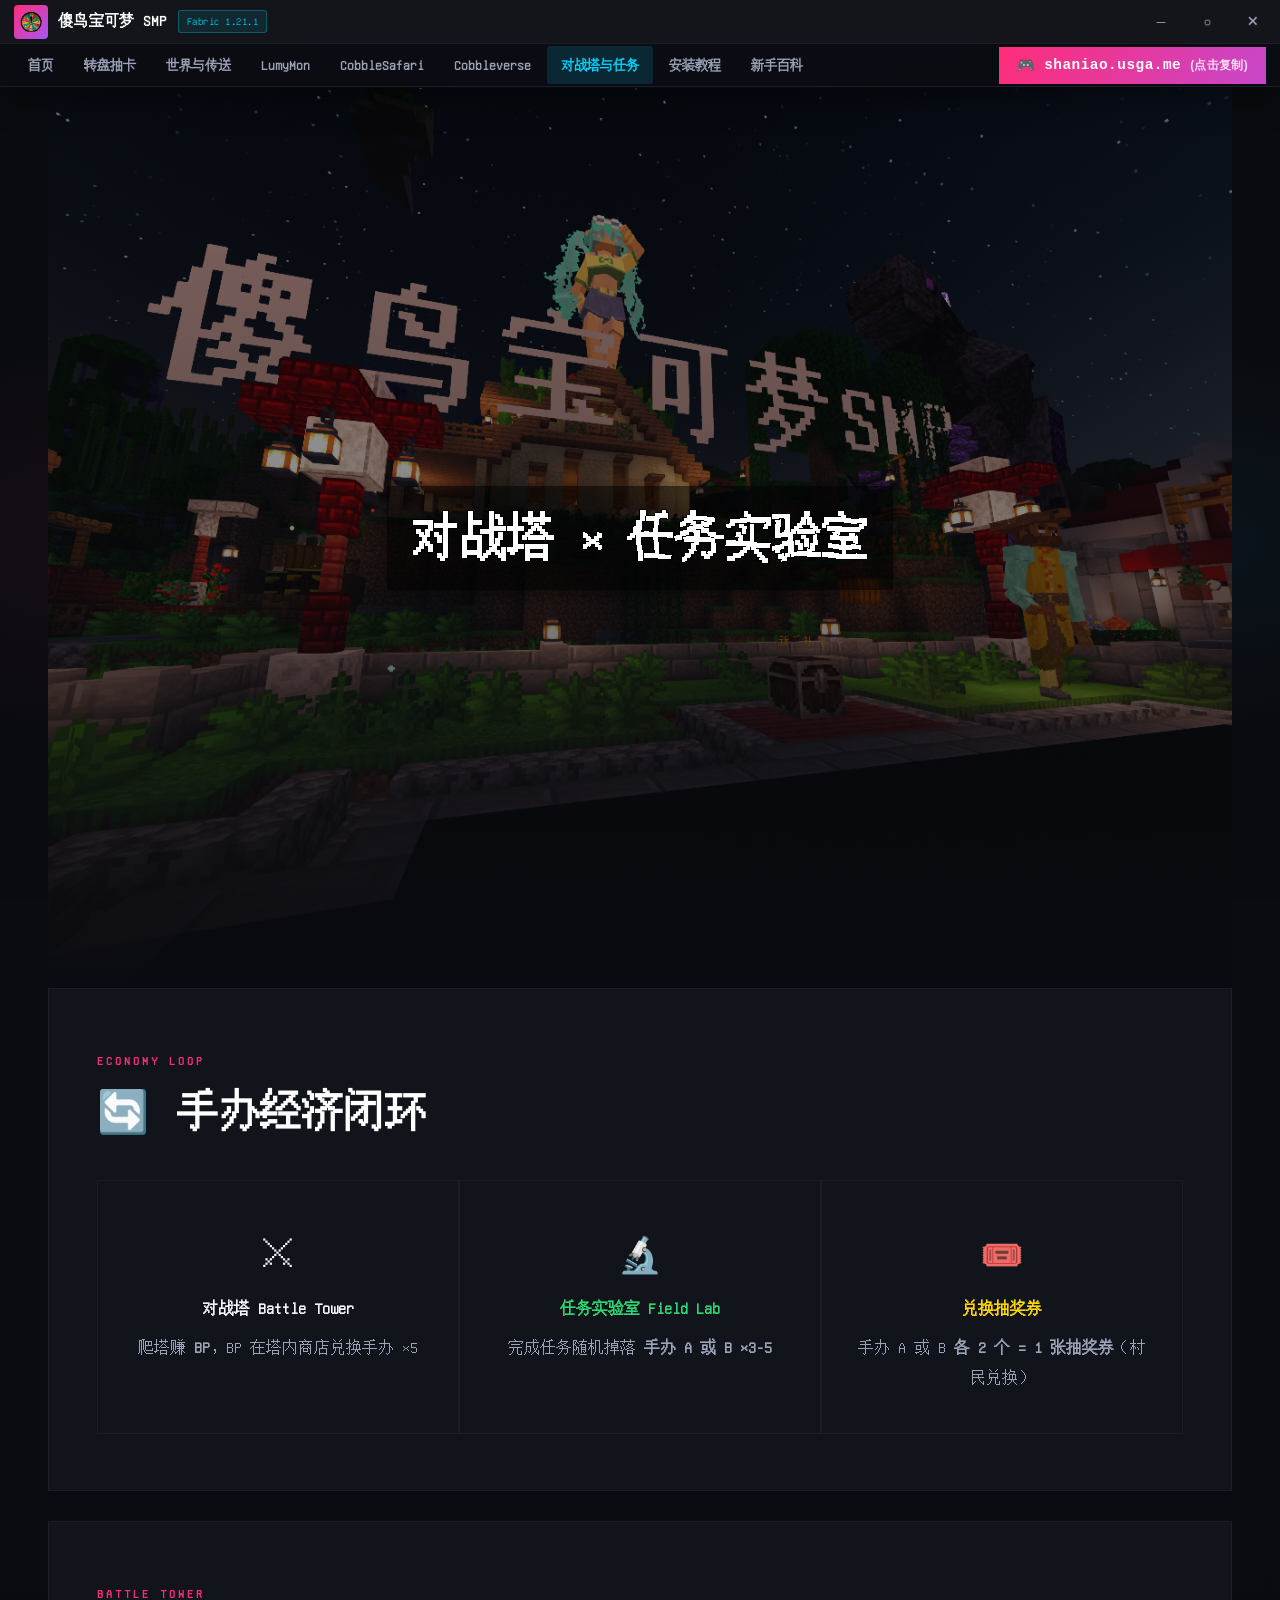
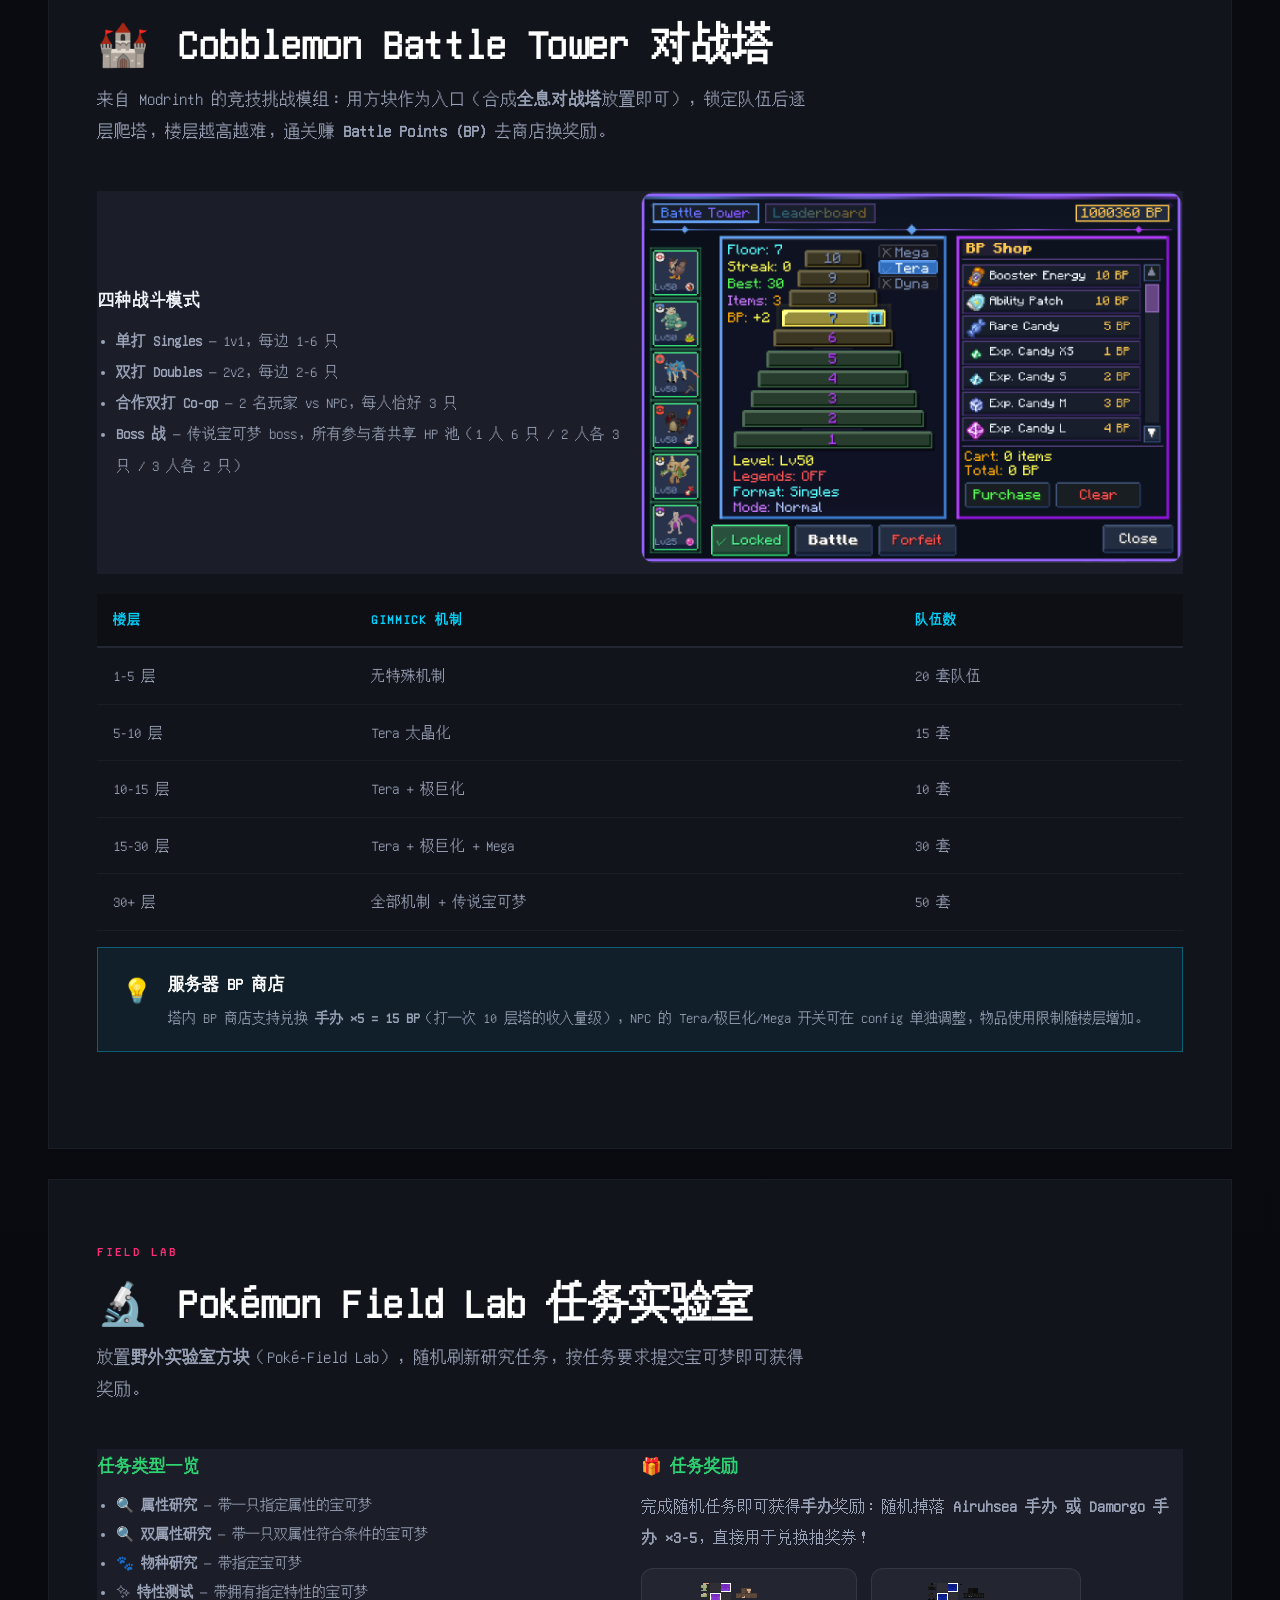
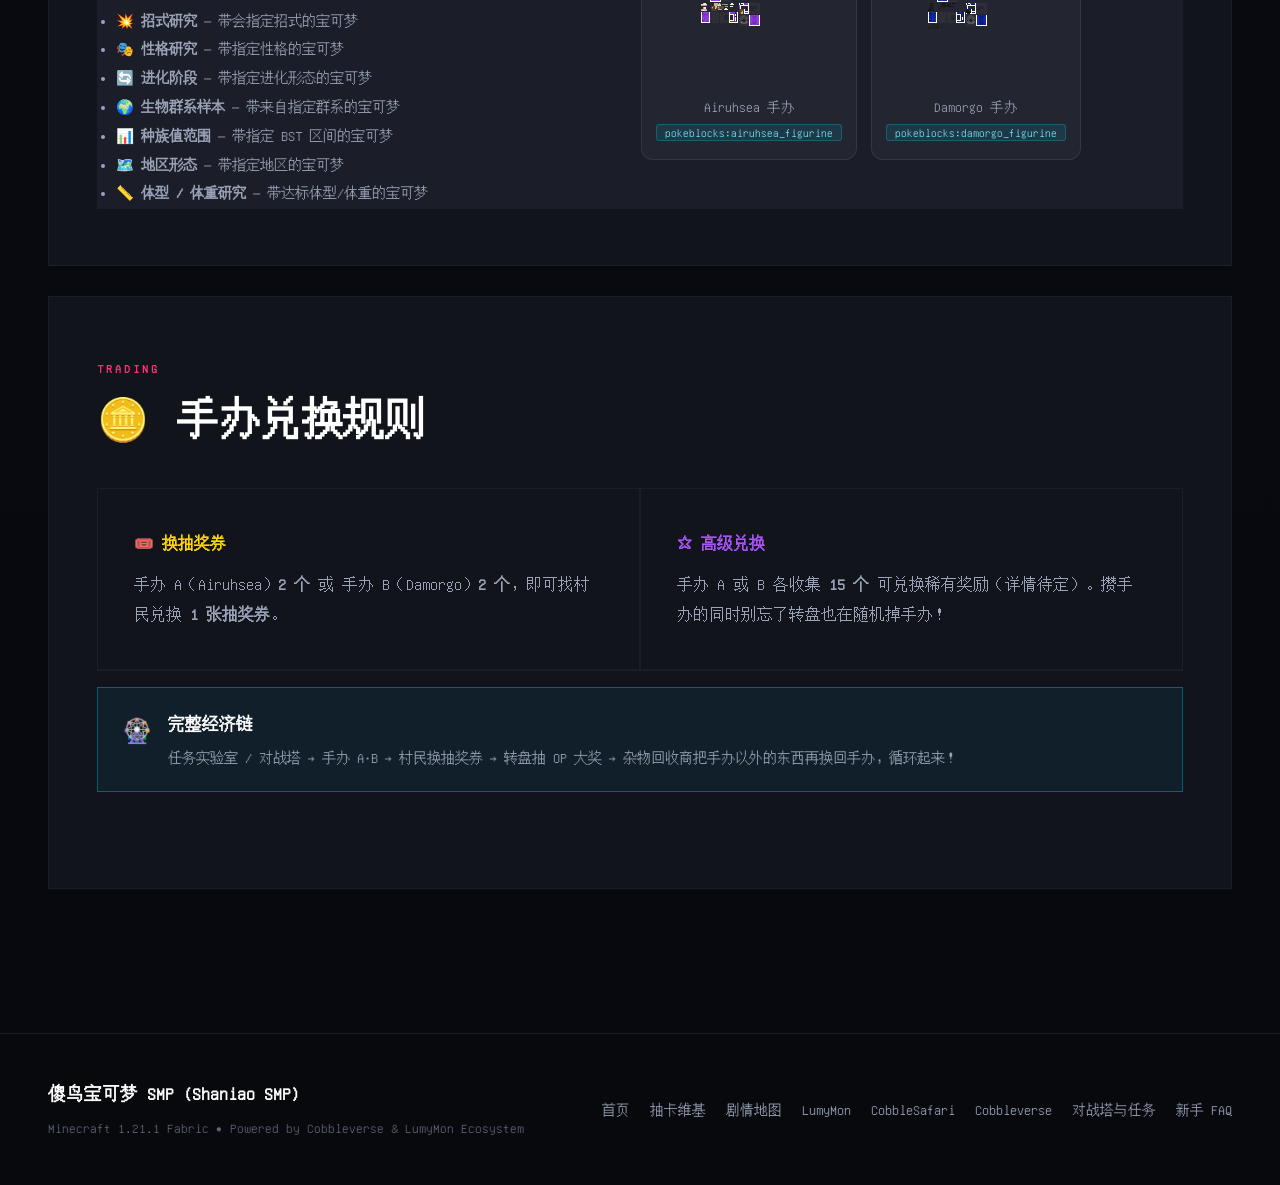
==== battletower.html @ 0de4873c "新增对战塔与任务实验室专题页; gacha页重写为Wacky Wheel专题(手办A/B各2换抽奖券、15换智能手机、BP统一15); 导航升级9项" ====
<!DOCTYPE html>
<html lang="zh-CN">
<head>
    <meta charset="UTF-8">
    <meta name="viewport" content="width=device-width, initial-scale=1.0">
    <title>对战塔与任务实验室 | 傻鸟宝可梦 SMP Wiki</title>
    <link rel="stylesheet" href="style.css?v=7">
</head>
<body>

    <div class="fixed-bg"></div>
    <svg class="squiggly-defs" aria-hidden="true">
        <filter id="squiggly-filter" x="-15%" y="-25%" width="130%" height="150%">
            <feTurbulence id="squiggly-turb" type="fractalNoise" baseFrequency="0.015 0.015" numOctaves="3" seed="0" result="noise"/>
            <feDisplacementMap id="squiggly-disp" in="SourceGraphic" in2="noise" scale="6" xChannelSelector="R" yChannelSelector="G"/>
        </filter>
    </svg>
    <!-- Navigation Header -->
        <header class="navbar">
        <div class="titlebar">
            <a href="index.html" class="titlebar-left">
                <div class="brand-badge"><img src="Wheel_icon.png" alt="Wheel" class="brand-icon"></div>
                <span class="brand-title">傻鸟宝可梦 SMP</span>
                <span class="brand-tag">Fabric 1.21.1</span>
            </a>
            <div class="window-controls">
                <button class="win-btn" title="最小化" onclick="winFake('min')">─</button>
                <button class="win-btn" title="最大化" onclick="winFake('max')">▢</button>
                <button class="win-btn win-close" title="关闭" onclick="winFake('close')">✕</button>
            </div>
        </div>
        <div class="menubar">
            <ul class="nav-links">
                <li><a href="index.html" class="nav-link">首页</a></li><li><a href="gacha.html" class="nav-link">转盘抽卡</a></li><li><a href="world.html" class="nav-link">世界与传送</a></li><li><a href="lumymon.html" class="nav-link">LumyMon</a></li><li><a href="cobblesafari.html" class="nav-link">CobbleSafari</a></li><li><a href="cobbleverse.html" class="nav-link">Cobbleverse</a></li><li><a href="battletower.html" class="nav-link active">对战塔与任务</a></li><li><a href="tutorial.html" class="nav-link">安装教程</a></li><li><a href="guide.html" class="nav-link">新手百科</a></li>
            </ul>
            <div class="nav-action">
                <button class="btn-ip-copy" onclick="copyServerIP()">
                    <span>🎮</span>
                    <span class="ip-text">shaniao.usga.me</span>
                    <span style="font-size:0.75rem; opacity:0.8;">(点击复制)</span>
                </button>
                <button class="menu-toggle" aria-label="Toggle Navigation">☰</button>
            </div>
        </div>
    </header>

    <main class="main-wrapper">
        <div class="hero-section page-hero" style="padding: 30px 0 20px;">
            <div class="hero-pill">
                <span>⚔️ BATTLE TOWER & FIELD LAB</span>
            </div>
            <h1 class="hero-title" style="font-size: clamp(2rem, 4vw, 3rem); margin-bottom: 10px;">
                对战塔 <span class="gradient-text squiggly-word">× 任务实验室</span>
            </h1>
            <p class="hero-subtitle" style="margin-bottom: 20px;">
                服务器经济链的核心引擎：爬对战塔、刷野外实验室任务，赚 <strong>手办</strong>，换 <strong>抽奖券</strong>，再去转盘抽大奖——肝就完事了！
            </p>
        </div>

        <!-- 经济闭环 -->
        <div class="glass-panel" style="margin-bottom: 30px;">
            <div class="section-header">
                <span class="section-tag">ECONOMY LOOP</span>
                <h2 class="section-title"><span class="icon">🔄</span> 手办经济闭环</h2>
            </div>
            <div class="grid-3">
                <div class="feature-card" style="text-align:center;">
                    <div style="font-size:2.2rem;">⚔️</div>
                    <h4 style="color:var(--accent-cyan); margin:8px 0;">对战塔 Battle Tower</h4>
                    <p class="feature-desc">爬塔赚 <strong>BP</strong>，BP 在塔内商店兑换手办 ×5</p>
                </div>
                <div class="feature-card" style="text-align:center;">
                    <div style="font-size:2.2rem;">🔬</div>
                    <h4 style="color:var(--green); margin:8px 0;">任务实验室 Field Lab</h4>
                    <p class="feature-desc">完成任务随机掉落 <strong>手办 A 或 B ×3-5</strong></p>
                </div>
                <div class="feature-card" style="text-align:center;">
                    <div style="font-size:2.2rem;">🎟️</div>
                    <h4 style="color:var(--gold); margin:8px 0;">兑换抽奖券</h4>
                    <p class="feature-desc">手办 A 或 B <strong>各 2 个 = 1 张抽奖券</strong>（村民兑换）</p>
                </div>
            </div>
        </div>

        <!-- Battle Tower 玩法 -->
        <div class="glass-panel" style="margin-bottom: 30px;">
            <div class="section-header">
                <span class="section-tag">BATTLE TOWER</span>
                <h2 class="section-title"><span class="icon">🏰</span> Cobblemon Battle Tower 对战塔</h2>
                <p class="section-desc">来自 Modrinth 的竞技挑战模组：用方块作为入口（合成<strong>全息对战塔</strong>放置即可），锁定队伍后逐层爬塔，楼层越高越难，通关赚 <strong>Battle Points (BP)</strong> 去商店换奖励。</p>
            </div>
            <div class="grid-2" style="align-items:center; margin-bottom:20px;">
                <div>
                    <h3 style="color:var(--accent-cyan); font-size:1.05rem; margin-bottom:10px;">四种战斗模式</h3>
                    <ul style="color:var(--text-muted); font-size:0.93rem; line-height:2.1; padding-left:18px;">
                        <li><strong>单打 Singles</strong> — 1v1，每边 1-6 只</li>
                        <li><strong>双打 Doubles</strong> — 2v2，每边 2-6 只</li>
                        <li><strong>合作双打 Co-op</strong> — 2 名玩家 vs NPC，每人恰好 3 只</li>
                        <li><strong>Boss 战</strong> — 传说宝可梦 boss，所有参与者共享 HP 池（1 人 6 只 / 2 人各 3 只 / 3 人各 2 只）</li>
                    </ul>
                </div>
                <div>
                    <img src="bt_tower.png" alt="对战塔" style="width:100%; border-radius:12px; border:1px solid rgba(255,255,255,0.1);">
                </div>
            </div>
            <div class="table-responsive">
                <table class="wiki-table">
                    <thead><tr><th>楼层</th><th>Gimmick 机制</th><th>队伍数</th></tr></thead>
                    <tbody>
                        <tr><td>1-5 层</td><td>无特殊机制</td><td>20 套队伍</td></tr>
                        <tr><td>5-10 层</td><td>Tera 太晶化</td><td>15 套</td></tr>
                        <tr><td>10-15 层</td><td>Tera + 极巨化</td><td>10 套</td></tr>
                        <tr><td>15-30 层</td><td>Tera + 极巨化 + Mega</td><td>30 套</td></tr>
                        <tr><td>30+ 层</td><td>全部机制 + 传说宝可梦</td><td>50 套</td></tr>
                    </tbody>
                </table>
            </div>
            <div class="callout callout-info" style="margin-top:16px;">
                <div class="callout-icon">💡</div>
                <div class="callout-content">
                    <div class="callout-title">服务器 BP 商店</div>
                    <p style="font-size:0.9rem; margin-top:4px;">
                        塔内 BP 商店支持兑换 <strong>手办 ×5 = 15 BP</strong>（打一次 10 层塔的收入量级），NPC 的 Tera/极巨化/Mega 开关可在 config 单独调整，物品使用限制随楼层增加。
                    </p>
                </div>
            </div>
        </div>

        <!-- Field Lab 玩法 -->
        <div class="glass-panel" style="margin-bottom: 30px;">
            <div class="section-header">
                <span class="section-tag">FIELD LAB</span>
                <h2 class="section-title"><span class="icon">🔬</span> Pokémon Field Lab 任务实验室</h2>
                <p class="section-desc">放置<strong>野外实验室方块</strong>（Poké-Field Lab），随机刷新研究任务，按任务要求提交宝可梦即可获得奖励。</p>
            </div>
            <div class="grid-2">
                <div>
                    <h3 style="color:var(--green); font-size:1.05rem; margin-bottom:10px;">任务类型一览</h3>
                    <ul style="color:var(--text-muted); font-size:0.9rem; line-height:2; padding-left:18px;">
                        <li>🔍 <strong>属性研究</strong> — 带一只指定属性的宝可梦</li>
                        <li>🔍 <strong>双属性研究</strong> — 带一只双属性符合条件的宝可梦</li>
                        <li>🐾 <strong>物种研究</strong> — 带指定宝可梦</li>
                        <li>✨ <strong>特性测试</strong> — 带拥有指定特性的宝可梦</li>
                        <li>💥 <strong>招式研究</strong> — 带会指定招式的宝可梦</li>
                        <li>🎭 <strong>性格研究</strong> — 带指定性格的宝可梦</li>
                        <li>🔄 <strong>进化阶段</strong> — 带指定进化形态的宝可梦</li>
                        <li>🌍 <strong>生物群系样本</strong> — 带来自指定群系的宝可梦</li>
                        <li>📊 <strong>种族值范围</strong> — 带指定 BST 区间的宝可梦</li>
                        <li>🗺️ <strong>地区形态</strong> — 带指定地区的宝可梦</li>
                        <li>📏 <strong>体型 / 体重研究</strong> — 带达标体型/体重的宝可梦</li>
                    </ul>
                </div>
                <div>
                    <h3 style="color:var(--green); font-size:1.05rem; margin-bottom:10px;">🎁 任务奖励</h3>
                    <p class="feature-desc" style="line-height:1.9;">完成随机任务即可获得<strong>手办</strong>奖励：随机掉落 <strong>Airuhsea 手办 或 Damorgo 手办 ×3-5</strong>，直接用于兑换抽奖券！</p>
                    <div style="display:flex; gap:14px; margin-top:16px; flex-wrap:wrap;">
                        <div style="text-align:center; background:rgba(255,255,255,0.04); padding:14px; border-radius:12px; border:1px solid rgba(255,255,255,0.08);">
                            <img src="airuhsea_figurine_texture.png" alt="Airuhsea 手办" style="width:96px; height:96px; image-rendering:pixelated;">
                            <div style="font-size:0.85rem; margin-top:6px; color:var(--text-muted);">Airuhsea 手办<br><code style="font-size:0.7rem;">pokeblocks:airuhsea_figurine</code></div>
                        </div>
                        <div style="text-align:center; background:rgba(255,255,255,0.04); padding:14px; border-radius:12px; border:1px solid rgba(255,255,255,0.08);">
                            <img src="damorgo_figurine_texture.png" alt="Damorgo 手办" style="width:96px; height:96px; image-rendering:pixelated;">
                            <div style="font-size:0.85rem; margin-top:6px; color:var(--text-muted);">Damorgo 手办<br><code style="font-size:0.7rem;">pokeblocks:damorgo_figurine</code></div>
                        </div>
                    </div>
                </div>
            </div>
        </div>

        <!-- 兑换规则 -->
        <div class="glass-panel">
            <div class="section-header">
                <span class="section-tag">TRADING</span>
                <h2 class="section-title"><span class="icon">🪙</span> 手办兑换规则</h2>
            </div>
            <div class="grid-2">
                <div class="feature-card">
                    <h4 style="color:var(--gold); margin-bottom:10px;">🎟️ 换抽奖券</h4>
                    <p class="feature-desc" style="line-height:1.9;">
                        手办 A（Airuhsea）<strong>2 个</strong> 或 手办 B（Damorgo）<strong>2 个</strong>，即可找村民兑换 <strong>1 张抽奖券</strong>。
                    </p>
                </div>
                <div class="feature-card">
                    <h4 style="color:var(--purple); margin-bottom:10px;">⭐ 高级兑换</h4>
                    <p class="feature-desc" style="line-height:1.9;">
                        手办 A 或 B 各收集 <strong>15 个</strong> 可兑换稀有奖励（详情待定）。攒手办的同时别忘了转盘也在随机掉手办！
                    </p>
                </div>
            </div>
            <div class="callout callout-info" style="margin-top:16px;">
                <div class="callout-icon">🎡</div>
                <div class="callout-content">
                    <div class="callout-title">完整经济链</div>
                    <p style="font-size:0.9rem; margin-top:4px;">
                        任务实验室 / 对战塔 → 手办 A·B → 村民换抽奖券 → 转盘抽 OP 大奖 → 杂物回收商把手办以外的东西再换回手办，循环起来！
                    </p>
                </div>
            </div>
        </div>
    </main>

    <!-- Footer -->
    <footer class="footer">
        <div class="footer-inner">
            <div>
                <div style="font-weight: 800; font-size: 1.1rem; color: #fff; margin-bottom: 6px;">傻鸟宝可梦 SMP (Shaniao SMP)</div>
                <div class="footer-meta">Minecraft 1.21.1 Fabric • Powered by Cobbleverse & LumyMon Ecosystem</div>
            </div>
            <div class="footer-links">
                <a href="index.html" class="footer-link">首页</a>
                <a href="gacha.html" class="footer-link">抽卡维基</a>
                <a href="world.html" class="footer-link">剧情地图</a>
                <a href="lumymon.html" class="footer-link">LumyMon</a>
                <a href="cobblesafari.html" class="footer-link">CobbleSafari</a>
                <a href="cobbleverse.html" class="footer-link">Cobbleverse</a>
                <a href="battletower.html" class="footer-link">对战塔与任务</a>
                <a href="guide.html" class="footer-link">新手 FAQ</a>
            </div>
        </div>
    </footer>
    <script src="script.js?v=7"></script>
</body>
</html>
---- style.css ----
/* ============================================================
   傻鸟宝可梦 SMP Wiki - 统一样式表 v3
   Cobblemon 官网式结构：直角 / 极简 Hero / 硬朗分区 / 视差画廊
   ============================================================ */
/* ============ 字体：Unifont 点阵 ============ */
@font-face {
    font-family: 'Unifont';
    src: url('fonts/unifont.otf') format('opentype');
    font-display: swap;
}

:root {
    --bg: #0a0b10;
    --bg-soft: #101218;
    --panel: #12141c;
    --panel-2: #0d0f15;
    --line: #232733;
    --line-soft: #1b1e28;
    --primary: #ff2d78;
    --accent: #00d4ff;
    --gold: #ffd700;
    --purple: #a855f7;
    --green: #2ed573;
    --text: #f2f4fa;
    --text-muted: #9aa3b8;
    --text-dim: #5d6678;
    --radius: 0px;
    --brand-grad: linear-gradient(100deg, #ff2d78, #a855f7 50%, #00d4ff);
    --transition: all 0.3s cubic-bezier(0.2, 0.8, 0.3, 1);
}

* { margin: 0; padding: 0; box-sizing: border-box; }

html { scroll-behavior: smooth; }

body {
    font-family: "Unifont", "PingFang SC", "Microsoft YaHei", "Segoe UI", system-ui, sans-serif;
    background: linear-gradient(180deg, #0c0d14, var(--bg) 40%, #08090e);
    color: var(--text);
    line-height: 1.85;
    min-height: 100vh;
    overflow-x: hidden;
    -webkit-font-smoothing: antialiased;
}

/* ============ 背景层 ============ */
.fixed-bg {
    position: fixed;
    inset: 0;
    z-index: -1;
    background:
        radial-gradient(ellipse 70% 40% at 50% -10%, rgba(168, 85, 247, 0.1), transparent 60%),
        radial-gradient(ellipse 50% 35% at 10% 60%, rgba(255, 45, 120, 0.06), transparent 60%),
        radial-gradient(ellipse 50% 35% at 90% 60%, rgba(0, 212, 255, 0.05), transparent 60%),
        var(--bg);
}

a { color: var(--accent); text-decoration: none; }
code {
    background: rgba(0, 212, 255, 0.1);
    padding: 2px 8px;
    border-radius: 3px;
    font-family: "Unifont", "Consolas", monospace;
    font-size: 0.92em;
    color: #7ee7ff;
    border: 1px solid rgba(0, 212, 255, 0.25);
}
kbd {
    background: #1a1d26;
    border: 1px solid #3a3f4d;
    padding: 2px 7px;
    border-radius: 3px;
    font-size: 0.85em;
}

/* ============ 导航栏（官网式顶部条） ============ */
.navbar {
    position: fixed;
    top: -100px;
    left: 0;
    right: 0;
    z-index: 100;
    background: rgba(12, 13, 20, 0.95);
    backdrop-filter: blur(14px);
    border-bottom: 1px solid var(--line-soft);
    box-shadow: 0 10px 34px rgba(0, 0, 0, 0.4);
    transition: top 0.35s ease;
}
.navbar.visible { top: 0; }

/* ===== 标题栏（Windows 窗口风） ===== */
.titlebar {
    display: flex;
    align-items: center;
    justify-content: space-between;
    height: 44px;
    padding: 0 4px 0 14px;
    background: rgba(255, 255, 255, 0.035);
    border-bottom: 1px solid var(--line-soft);
    user-select: none;
}
.titlebar-left {
    display: flex;
    align-items: center;
    gap: 10px;
    text-decoration: none;
    color: var(--text);
}
.brand-badge {
    width: 34px; height: 34px;
    display: grid; place-items: center;
    background: linear-gradient(135deg, var(--primary), var(--purple));
    border-radius: 4px;
    flex-shrink: 0;
}
.brand-badge img { width: 25px; height: 25px; object-fit: contain; }
.brand-title { font-weight: 800; font-size: 0.95rem; color: #fff; letter-spacing: 0.3px; }
.brand-tag {
    font-size: 0.66rem;
    color: var(--accent);
    background: rgba(0, 212, 255, 0.1);
    border: 1px solid rgba(0, 212, 255, 0.3);
    padding: 1px 8px;
    border-radius: 3px;
    letter-spacing: 0.5px;
}
.window-controls { display: flex; align-items: stretch; height: 44px; }
.win-btn {
    width: 46px;
    border: none;
    background: transparent;
    color: var(--text-muted);
    font-size: 0.78rem;
    cursor: pointer;
    display: grid;
    place-items: center;
    transition: background 0.15s, color 0.15s;
}
.win-btn:hover { background: rgba(255, 255, 255, 0.1); color: #fff; }
.win-close:hover { background: #e81123; color: #fff; }

/* ===== 菜单栏（PS 式菜单条） ===== */
.menubar {
    display: flex;
    align-items: center;
    justify-content: space-between;
    height: 42px;
    padding: 0 14px;
    gap: 14px;
}
.nav-links { display: flex; gap: 2px; list-style: none; margin: 0; padding: 0; }
.nav-link {
    display: block;
    padding: 7px 14px;
    color: var(--text-muted);
    font-size: 0.84rem;
    font-weight: 600;
    text-decoration: none;
    border-radius: 3px;
    transition: var(--transition);
}
.nav-link:hover { background: rgba(255, 255, 255, 0.07); color: #fff; }
.nav-link.active { background: rgba(0, 212, 255, 0.14); color: #00d4ff; }
.nav-action { display: flex; align-items: center; gap: 10px; }
.btn-ip-copy {
    display: flex; align-items: center; gap: 9px;
    padding: 10px 18px;
    background: linear-gradient(120deg, #ff2d78, #a855f7);
    background-size: 160% auto;
    color: #fff;
    border: none;
    border-radius: 0;
    cursor: pointer;
    font-size: 0.9rem;
    font-weight: 800;
    letter-spacing: 0.3px;
    transition: var(--transition);
}
.btn-ip-copy:hover { transform: translateY(-1px); background-position: right center; box-shadow: 0 8px 24px rgba(255, 45, 120, 0.4); }
.btn-ip-copy .ip-text { font-family: "Consolas", monospace; letter-spacing: 0.5px; }
.menu-toggle {
    display: none;
    background: none;
    border: 1px solid var(--line);
    color: #fff;
    font-size: 1.2rem;
    padding: 6px 12px;
    border-radius: 6px;
    cursor: pointer;
}

/* ============ Hero（官网式极简全屏） ============ */
.hero-section {
    position: relative;
    min-height: 100vh;
    display: flex;
    flex-direction: column;
    align-items: center;
    justify-content: center;
    text-align: center;
    padding: 0 28px;
}
.hero-section::before {
    content: "";
    position: absolute;
    inset: 0;
    background:
        linear-gradient(180deg, rgba(10, 11, 16, 0.30), rgba(10, 11, 16, 0.55) 60%, var(--bg)),
        url("bg.png") center 30% / cover no-repeat;
    z-index: -1;
}
.hero-pill { display: none; }
.pulse-dot {
    width: 7px; height: 7px; border-radius: 50%;
    background: var(--green);
    animation: pulse 1.8s ease-in-out infinite;
}
@keyframes pulse {
    0%, 100% { box-shadow: 0 0 0 0 rgba(46, 213, 115, 0.5); }
    50% { box-shadow: 0 0 0 7px rgba(46, 213, 115, 0); }
}
.hero-title {
    font-size: clamp(1.05rem, 2.2vw, 1.55rem);
    font-weight: 800;
    line-height: 1.7;
    letter-spacing: 0.3px;
    display: inline-block;
    background: rgba(0, 0, 0, 0.55);
    padding: 10px 22px;
    color: #fff;
    text-shadow:
        1px 1px 0 rgba(0, 0, 0, 0.9),
        -1px -1px 0 rgba(0, 0, 0, 0.9),
        1px -1px 0 rgba(0, 0, 0, 0.9),
        -1px 1px 0 rgba(0, 0, 0, 0.9);
    box-shadow: 0 0 0 1px rgba(0, 0, 0, 0.5), 0 4px 16px rgba(0, 0, 0, 0.35);
}
.gradient-text {
    color: #fff;
    background: none;
    -webkit-background-clip: initial;
    background-clip: initial;
    -webkit-text-fill-color: currentColor;
}
.hero-subtitle { display: none; }

/* SquigglyText 波浪扭曲滤镜（Aceternity 风格） */
.squiggly-defs {
    position: absolute;
    width: 0;
    height: 0;
    overflow: hidden;
}
.squiggly-word {
    display: inline-block;
    filter: url(#squiggly-filter);
    will-change: filter;
}

}

.hero-subtitle strong { color: #fff; }
.hero-actions {
    display: flex; gap: 14px; justify-content: center; flex-wrap: wrap;
    margin: 8px 0 64px;
}

/* ============ 按钮（直角官网风） ============ */
.btn {
    display: inline-block;
    padding: 15px 34px;
    font-weight: 800;
    font-size: 1rem;
    letter-spacing: 0.3px;
    border: none;
    cursor: pointer;
    border-radius: 0;
    transition: var(--transition);
    position: relative;
}
.btn-primary {
    background: linear-gradient(120deg, #ff2d78, #a855f7);
    background-size: 180% auto;
    color: #fff;
    box-shadow: 0 0 0 1px rgba(255, 255, 255, 0.12) inset, 0 10px 30px rgba(255, 45, 120, 0.25);
}
.btn-primary:hover {
    background-position: right center;
    transform: translateY(-2px);
    box-shadow: 0 0 0 1px rgba(255, 255, 255, 0.2) inset, 0 14px 40px rgba(168, 85, 247, 0.45);
}
.btn-glass {
    background: transparent;
    color: var(--text);
    border: 2px solid var(--line);
    box-shadow: none;
}
.btn-glass:hover {
    border-color: var(--accent);
    color: #fff;
    background: rgba(0, 212, 255, 0.08);
    transform: translateY(-2px);
}

/* ============ 内容容器 ============ */
.main-wrapper {
    max-width: 100%;
    margin: 0 auto;
    padding: 88px 48px 100px;
}
.content-section { padding: 90px 0 10px; }
.section-header { margin-bottom: 44px; max-width: 720px; }
.section-tag {
    display: inline-block;
    font-size: 0.75rem;
    font-weight: 800;
    letter-spacing: 3px;
    text-transform: uppercase;
    color: var(--primary);
    margin-bottom: 14px;
}
.section-title {
    font-size: clamp(1.8rem, 4vw, 2.6rem);
    font-weight: 900;
    line-height: 1.2;
    letter-spacing: -0.5px;
    margin-bottom: 14px;
    color: #fff;
}
.section-title .icon { margin-right: 8px; }
.section-desc { color: var(--text-muted); font-size: 1.05rem; line-height: 1.9; }

/* ============ 网格 & 卡片（直角硬朗） ============ */
.grid-2 { display: grid; grid-template-columns: repeat(auto-fit, minmax(320px, 1fr)); gap: 2px; background: var(--line-soft); border: 1px solid var(--line-soft); }
.grid-3 { display: grid; grid-template-columns: repeat(auto-fit, minmax(280px, 1fr)); gap: 2px; background: var(--line-soft); border: 1px solid var(--line-soft); }

.feature-card {
    position: relative;
    background: var(--panel);
    padding: 40px 36px;
    transition: var(--transition);
}
.feature-card:hover { background: #161924; }
.feature-card.gold { border-top: 3px solid var(--gold); }
.feature-card.cyan { border-top: 3px solid var(--accent); }
.feature-card.purple { border-top: 3px solid var(--purple); }
.feature-icon { margin-bottom: 18px; font-size: 1.9rem; line-height: 1; }
.feature-icon img {
    width: 52px; height: 52px;
    object-fit: contain;
    filter: drop-shadow(0 4px 14px rgba(0, 0, 0, 0.5));
}
.feature-title { font-size: 1.22rem; font-weight: 800; margin-bottom: 12px; color: #fff; }
.feature-desc { color: var(--text-muted); font-size: 1rem; line-height: 1.9; }

/* ============ 面板（直角分隔区块） ============ */
.glass-panel {
    background: var(--panel);
    border: 1px solid var(--line-soft);
    padding: 56px 48px;
    margin-bottom: 44px;
}

/* ============ 视差画廊（Aceternity Parallax Blocks） ============ */
.parallax-gallery { margin: 60px 0 20px; }
.parallax-gallery .section-header { margin-bottom: 36px; }
.parallax-block {
    position: relative;
    width: 100%;
    height: 74vh;
    min-height: 460px;
    background-size: cover;
    background-position: center;
    overflow: hidden;
    border-top: 1px solid var(--line-soft);
}
.parallax-block .parallax-caption {
    position: absolute;
    left: 0; bottom: 0;
    padding: 48px 40px 30px;
    background: linear-gradient(180deg, transparent, rgba(10, 11, 16, 0.92));
    width: 100%;
}
.parallax-caption h3 { font-size: 1.6rem; font-weight: 900; color: #fff; margin-bottom: 4px; }
.parallax-caption p { color: var(--text-muted); font-size: 0.95rem; }
@media (min-width: 1025px) {
    .parallax-block { background-attachment: fixed; }
}

/* ============ 三步流程 ============ */
.step-track { display: flex; flex-direction: column; }
.step-node {
    display: flex; gap: 24px; align-items: flex-start;
    padding: 26px 4px;
    border-bottom: 1px solid var(--line-soft);
}
.step-node:last-child { border-bottom: none; }
.step-number {
    flex-shrink: 0;
    width: 52px; height: 52px;
    display: grid; place-items: center;
    font-size: 1.25rem; font-weight: 900;
    background: linear-gradient(135deg, #ff2d78, #a855f7);
    border-radius: 8px;
    color: #fff;
}
.step-content { padding-top: 2px; }

/* ============ 概率徽章 ============ */
.rate-badge {
    display: inline-block;
    padding: 4px 12px;
    font-size: 0.8rem;
    font-weight: 800;
    letter-spacing: 0.5px;
}
.rate-gold { background: rgba(255, 215, 0, 0.14); color: var(--gold); border: 1px solid rgba(255, 215, 0, 0.4); }
.rate-purple { background: rgba(168, 85, 247, 0.16); color: #d7a1ff; border: 1px solid rgba(168, 85, 247, 0.45); }
.rate-white { background: rgba(255, 255, 255, 0.07); color: #ced6e0; border: 1px solid var(--line); }

/* ============ 警示框 ============ */
.callout {
    display: flex; gap: 16px;
    padding: 20px 24px;
    border: 1px solid;
    margin-bottom: 40px;
    align-items: flex-start;
}
.callout-info { background: rgba(0, 212, 255, 0.06); border-color: rgba(0, 212, 255, 0.35); }
.callout-danger { background: rgba(255, 45, 120, 0.07); border-color: rgba(255, 45, 120, 0.5); }
.callout-icon { font-size: 1.5rem; flex-shrink: 0; }
.callout-title { font-weight: 800; color: #fff; margin-bottom: 6px; font-size: 1.05rem; }
.callout-content { color: var(--text-muted); font-size: 0.95rem; }

/* ============ 模拟器 ============ */
.sim-box {
    background: var(--panel-2);
    border: 1px solid var(--line-soft);
    padding: 26px;
    margin-top: 24px;
}
.sim-controls { display: flex; gap: 10px; flex-wrap: wrap; margin-bottom: 16px; }
.sim-results {
    display: flex; flex-direction: column; gap: 4px;
    max-height: 340px; overflow-y: auto;
    font-size: 0.92rem;
}
.sim-item { padding: 9px 16px; background: rgba(255, 255, 255, 0.04); border-left: 3px solid transparent; }
.sim-item.gold { background: rgba(255, 215, 0, 0.1); border-left-color: var(--gold); color: var(--gold); font-weight: 700; }
.sim-item.purple { background: rgba(168, 85, 247, 0.1); border-left-color: var(--purple); color: #d7a1ff; font-weight: 600; }
.sim-item.white { color: #ced6e0; }
.sim-results::-webkit-scrollbar { width: 6px; }
.sim-results::-webkit-scrollbar-thumb { background: #2a2f3d; }

/* ============ 表格 ============ */
.table-responsive { overflow-x: auto; }
.wiki-table { width: 100%; border-collapse: collapse; font-size: 0.93rem; }
.wiki-table th {
    text-align: left;
    padding: 14px 16px;
    background: var(--panel-2);
    color: var(--accent);
    border-bottom: 2px solid var(--line);
    white-space: nowrap;
    font-size: 0.82rem;
    letter-spacing: 1px;
    text-transform: uppercase;
}
.wiki-table td { padding: 14px 16px; border-bottom: 1px solid var(--line-soft); color: var(--text-muted); }
.wiki-table tr:hover td { background: rgba(255, 255, 255, 0.02); }

/* ============ 命令框 ============ */
.cmd-box {
    display: flex; align-items: center; justify-content: space-between;
    background: #090a0f;
    border: 1px solid var(--line);
    padding: 12px 18px;
    margin: 14px 0;
}
.cmd-box code { background: none; border: none; color: #7ee7ff; font-size: 1rem; }
.cmd-copy {
    background: rgba(0, 212, 255, 0.12);
    border: 1px solid rgba(0, 212, 255, 0.4);
    color: var(--accent);
    padding: 7px 16px;
    font-size: 0.82rem;
    font-weight: 700;
    cursor: pointer;
    border-radius: 4px;
    transition: var(--transition);
}
.cmd-copy:hover { background: rgba(0, 212, 255, 0.25); }

/* ============ FAQ ============ */
.faq-search-box {
    width: 100%;
    padding: 15px 20px;
    background: var(--panel-2);
    border: 1px solid var(--line);
    color: #fff;
    font-size: 0.95rem;
    margin-bottom: 20px;
    outline: none;
    border-radius: 4px;
    transition: var(--transition);
}
.faq-search-box:focus { border-color: var(--accent); }
.faq-list { display: flex; flex-direction: column; border: 1px solid var(--line-soft); }
.faq-item { border-bottom: 1px solid var(--line-soft); }
.faq-item:last-child { border-bottom: none; }
.faq-header {
    display: flex; justify-content: space-between; align-items: center;
    padding: 17px 20px;
    cursor: pointer;
    font-weight: 700;
    color: var(--text);
    transition: var(--transition);
}
.faq-header:hover { background: rgba(255, 255, 255, 0.03); }
.toggle-icon { color: var(--accent); font-size: 1.2rem; transition: var(--transition); }
.faq-item.open .toggle-icon { transform: rotate(45deg); }
.faq-body {
    max-height: 0;
    overflow: hidden;
    padding: 0 20px;
    color: var(--text-muted);
    font-size: 0.93rem;
    line-height: 1.8;
    transition: max-height 0.4s ease, padding 0.4s ease;
}
.faq-item.open .faq-body { max-height: 600px; padding: 0 20px 18px; }

/* ============ Toast ============ */
.toast-container {
    position: fixed;
    bottom: 28px; left: 50%;
    transform: translateX(-50%);
    z-index: 9999;
    display: flex; flex-direction: column; gap: 10px;
    align-items: center;
    pointer-events: none;
}
.toast {
    display: flex; align-items: center; gap: 9px;
    background: #161924;
    border: 1px solid var(--line);
    color: #fff;
    padding: 13px 24px;
    font-size: 0.92rem;
    border-radius: 6px;
    box-shadow: 0 10px 34px rgba(0, 0, 0, 0.55);
}

/* ============ 页脚 ============ */
.footer { border-top: 1px solid var(--line-soft); background: #08090d; }
.footer-inner {
    max-width: 100%;
    margin: 0 auto;
    padding: 44px 48px;
    display: flex;
    justify-content: space-between;
    align-items: center;
    gap: 16px;
    flex-wrap: wrap;
}
.footer-meta { color: var(--text-dim); font-size: 0.82rem; margin-top: 5px; }
.footer-links { display: flex; gap: 20px; flex-wrap: wrap; }
.footer-link { color: var(--text-muted); font-size: 0.88rem; transition: var(--transition); }
.footer-link:hover { color: var(--accent); }

/* ============ 动效（轻量保留） ============ */
.reveal {
    opacity: 0;
    transform: translateY(22px);
    transition: opacity 0.7s ease, transform 0.7s ease;
}
.reveal.visible { opacity: 1; transform: translateY(0); }
.tilt-card { will-change: transform; }

/* ============ 响应式 ============ */
@media (max-width: 860px) {
    .menu-toggle { display: block; }
    .nav-links {
        display: none;
        width: 100%;
        flex-direction: column;
        background: rgba(10, 11, 16, 0.97);
        border-top: 1px solid var(--line-soft);
        padding: 8px 0 14px;
    }
    .navbar.mobile-menu-active .nav-links { display: flex; }
    .menubar { height: auto; flex-wrap: wrap; padding: 10px 14px; }
    .nav-action { margin-left: auto; }
    .titlebar { height: 40px; }
    .win-btn { height: 40px; width: 42px; }
    .glass-panel { padding: 26px 20px; }
    .hero-section { min-height: 80vh; padding: 50px 20px; }
    .hero-actions { flex-direction: column; align-items: stretch; }
    .content-section { padding: 60px 0 6px; }
    .parallax-block { height: 52vh; }
    .footer-inner { flex-direction: column; text-align: center; }
    .grid-3, .grid-2 { border: none; background: none; gap: 14px; }
}
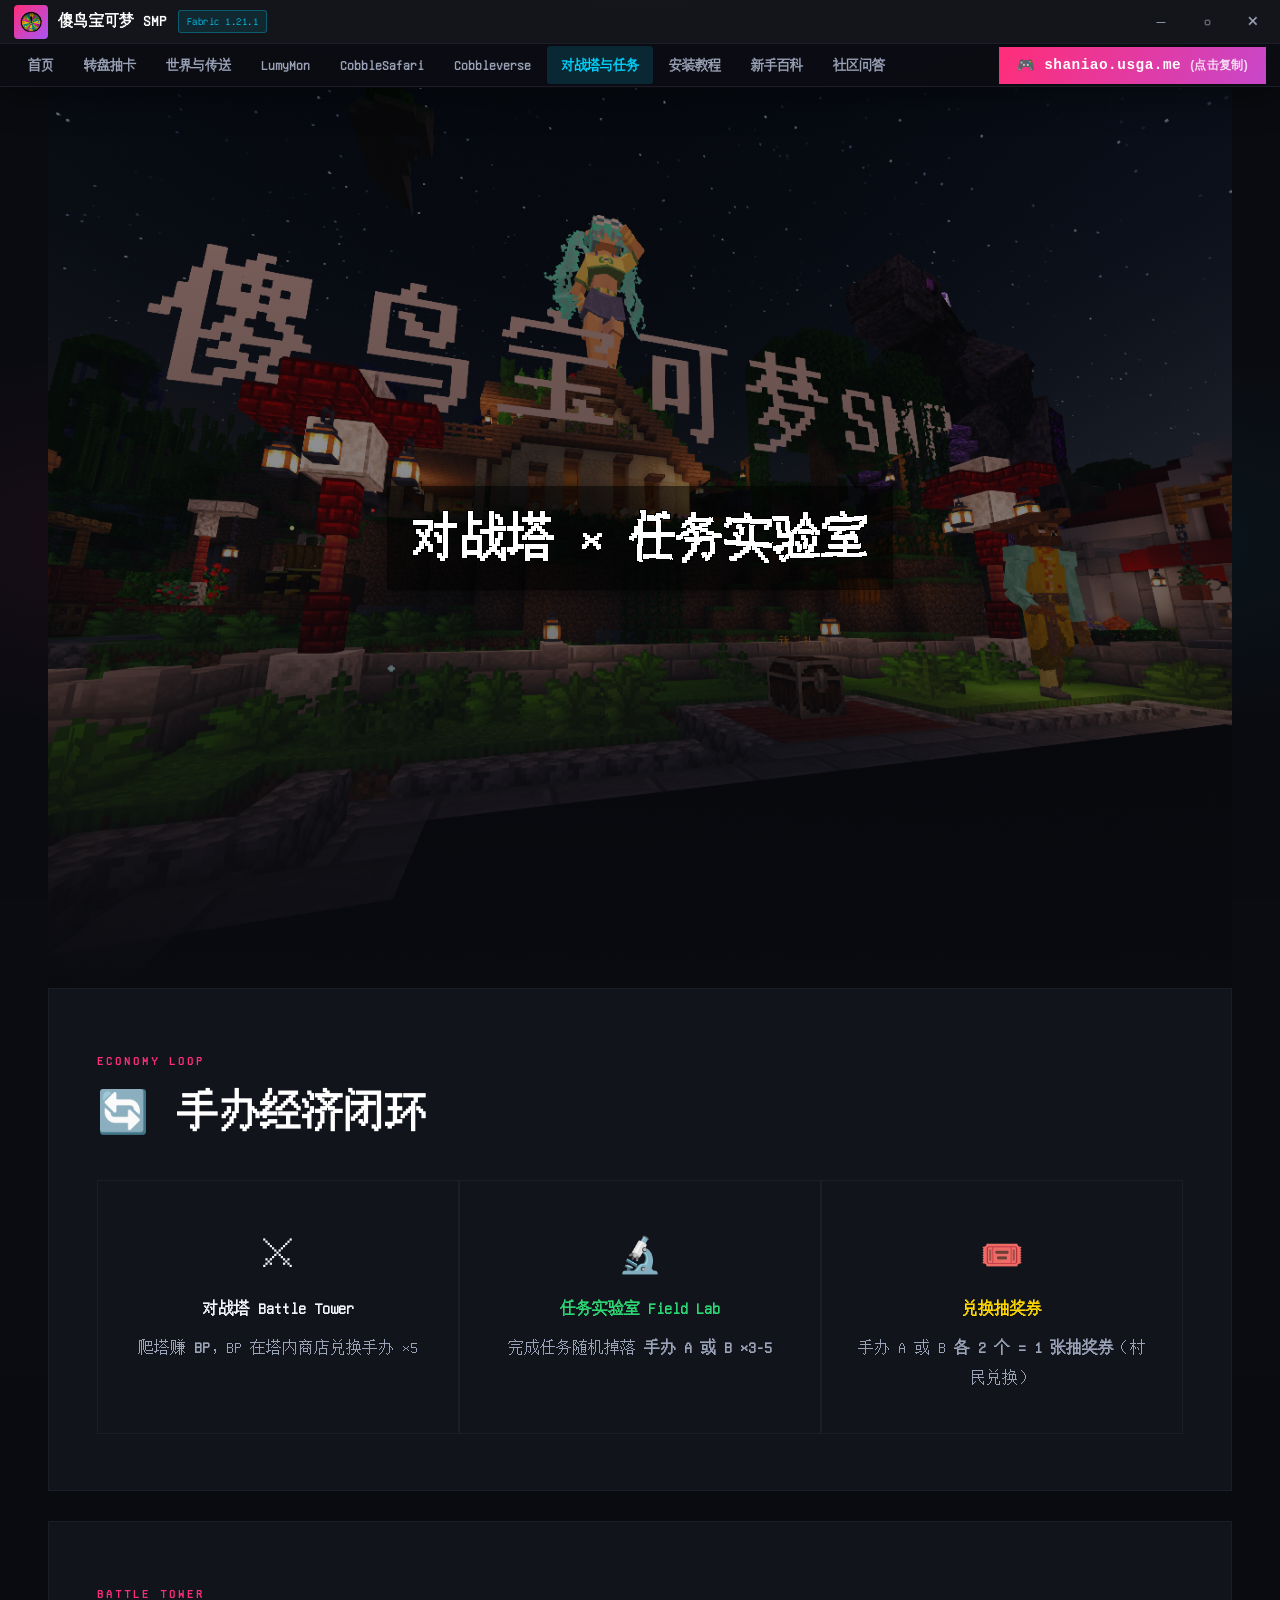
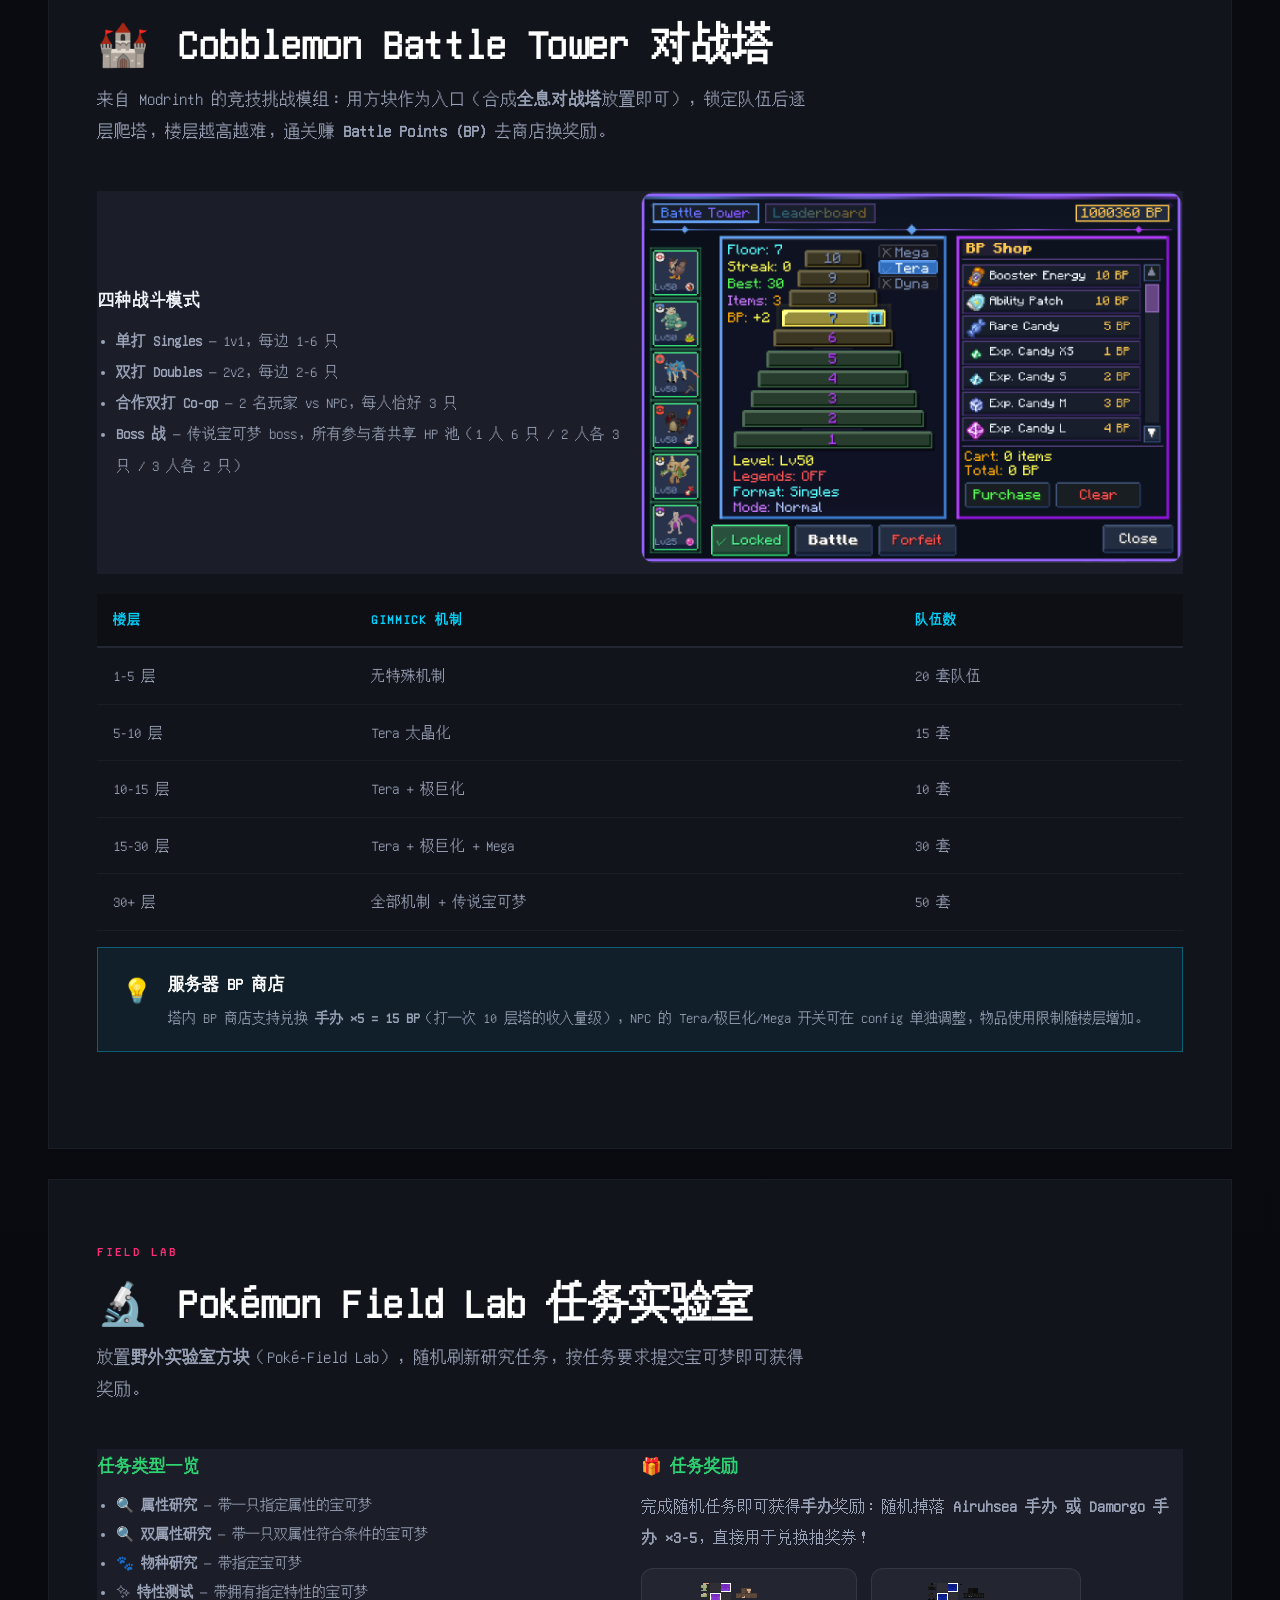
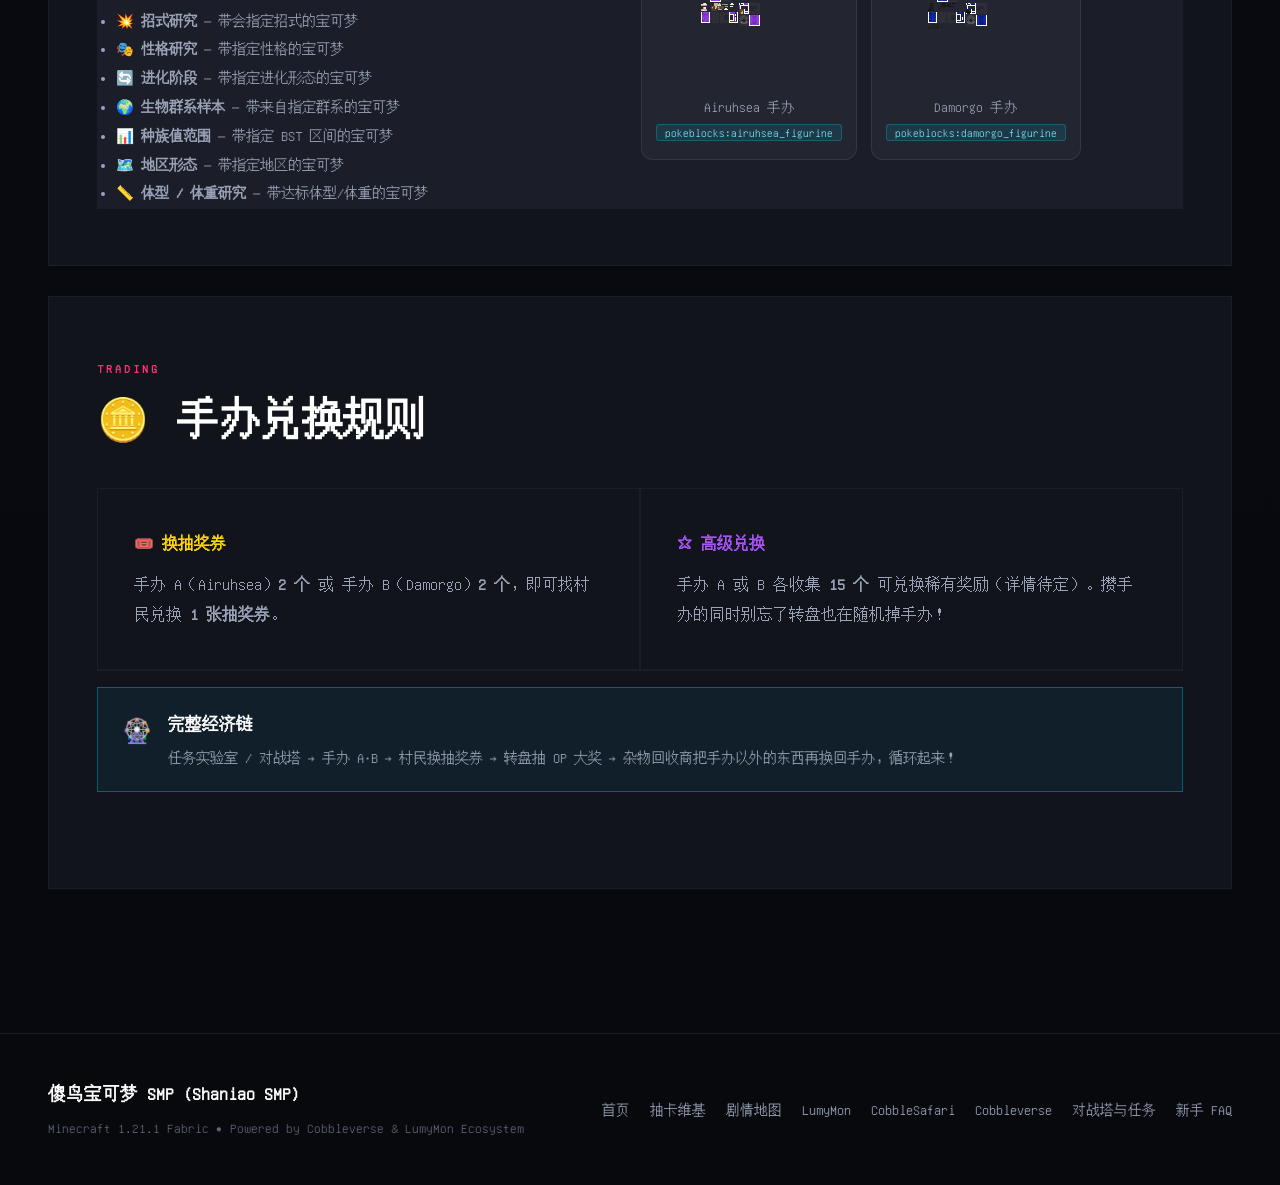
==== commit d6645d3d: "新增社区问答页(49条Reddit FAQ) + Cobbleverse末地探险板块，导航升级为10页" ====
--- a/battletower.html
+++ b/battletower.html
@@ -31,7 +31,7 @@
         </div>
         <div class="menubar">
             <ul class="nav-links">
-                <li><a href="index.html" class="nav-link">首页</a></li><li><a href="gacha.html" class="nav-link">转盘抽卡</a></li><li><a href="world.html" class="nav-link">世界与传送</a></li><li><a href="lumymon.html" class="nav-link">LumyMon</a></li><li><a href="cobblesafari.html" class="nav-link">CobbleSafari</a></li><li><a href="cobbleverse.html" class="nav-link">Cobbleverse</a></li><li><a href="battletower.html" class="nav-link active">对战塔与任务</a></li><li><a href="tutorial.html" class="nav-link">安装教程</a></li><li><a href="guide.html" class="nav-link">新手百科</a></li>
+                <li><a href="index.html" class="nav-link">首页</a></li><li><a href="gacha.html" class="nav-link">转盘抽卡</a></li><li><a href="world.html" class="nav-link">世界与传送</a></li><li><a href="lumymon.html" class="nav-link">LumyMon</a></li><li><a href="cobblesafari.html" class="nav-link">CobbleSafari</a></li><li><a href="cobbleverse.html" class="nav-link">Cobbleverse</a></li><li><a href="battletower.html" class="nav-link active">对战塔与任务</a></li><li><a href="tutorial.html" class="nav-link">安装教程</a></li><li><a href="guide.html" class="nav-link">新手百科</a></li><li><a href="faq.html" class="nav-link">社区问答</a></li>
             </ul>
             <div class="nav-action">
                 <button class="btn-ip-copy" onclick="copyServerIP()">
--- a/style.css
+++ b/style.css
@@ -602,3 +602,13 @@
     .grid-3, .grid-2 { border: none; background: none; gap: 14px; }
 }
 
+
+/* ===== FAQ 折叠 ===== */
+.faq-list { display: flex; flex-direction: column; gap: 10px; }
+.faq-item { border: 1px solid rgba(255,255,255,0.12); border-radius: 10px; background: rgba(255,255,255,0.04); overflow: hidden; transition: border-color .2s; }
+.faq-item:hover { border-color: rgba(255,255,255,0.25); }
+.faq-item summary { cursor: pointer; list-style: none; padding: 12px 16px; font-size: 0.95rem; font-weight: 600; color: var(--text); display: flex; align-items: center; gap: 10px; user-select: none; }
+.faq-item summary::before { content: "▸"; color: var(--accent-cyan); transition: transform .2s; font-size: 0.85rem; }
+.faq-item[open] summary::before { transform: rotate(90deg); }
+.faq-item summary::-webkit-details-marker { display: none; }
+.faq-ans { padding: 0 16px 14px 36px; font-size: 0.9rem; color: var(--text-muted); line-height: 1.8; }
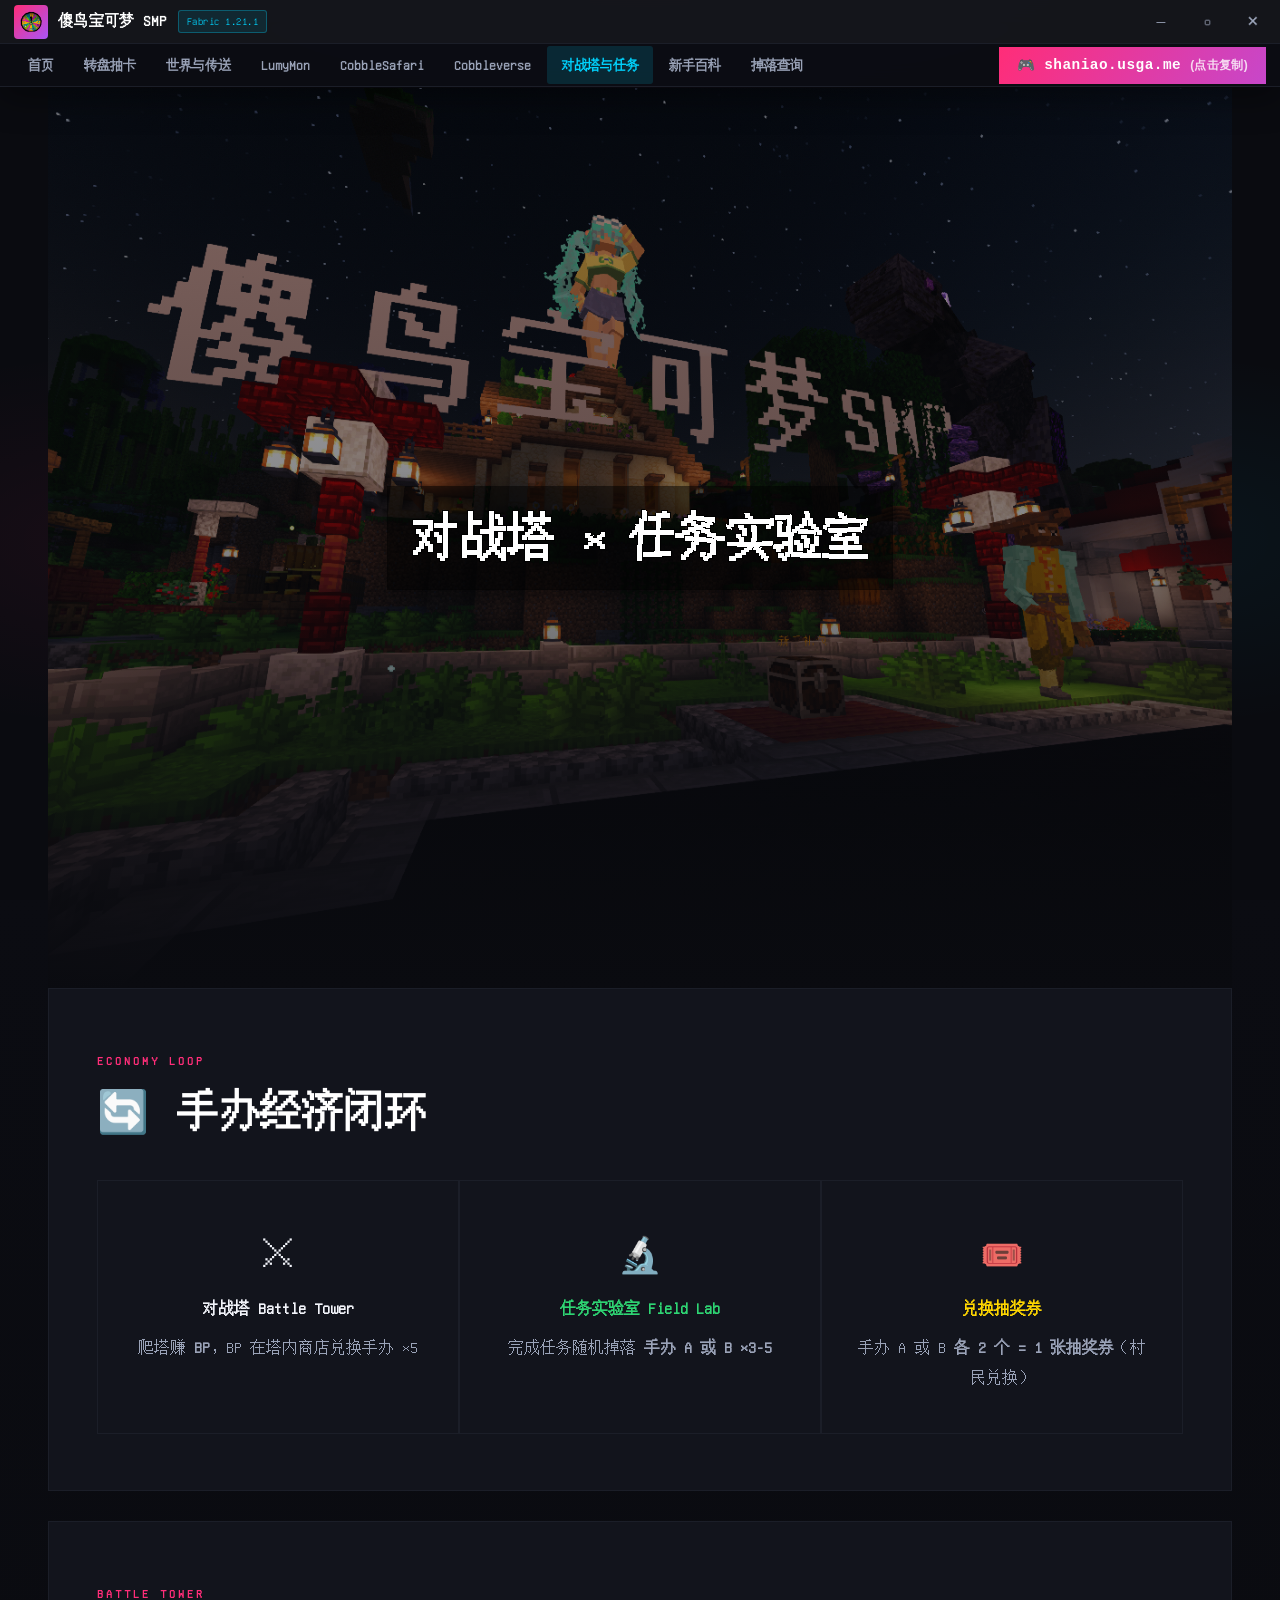
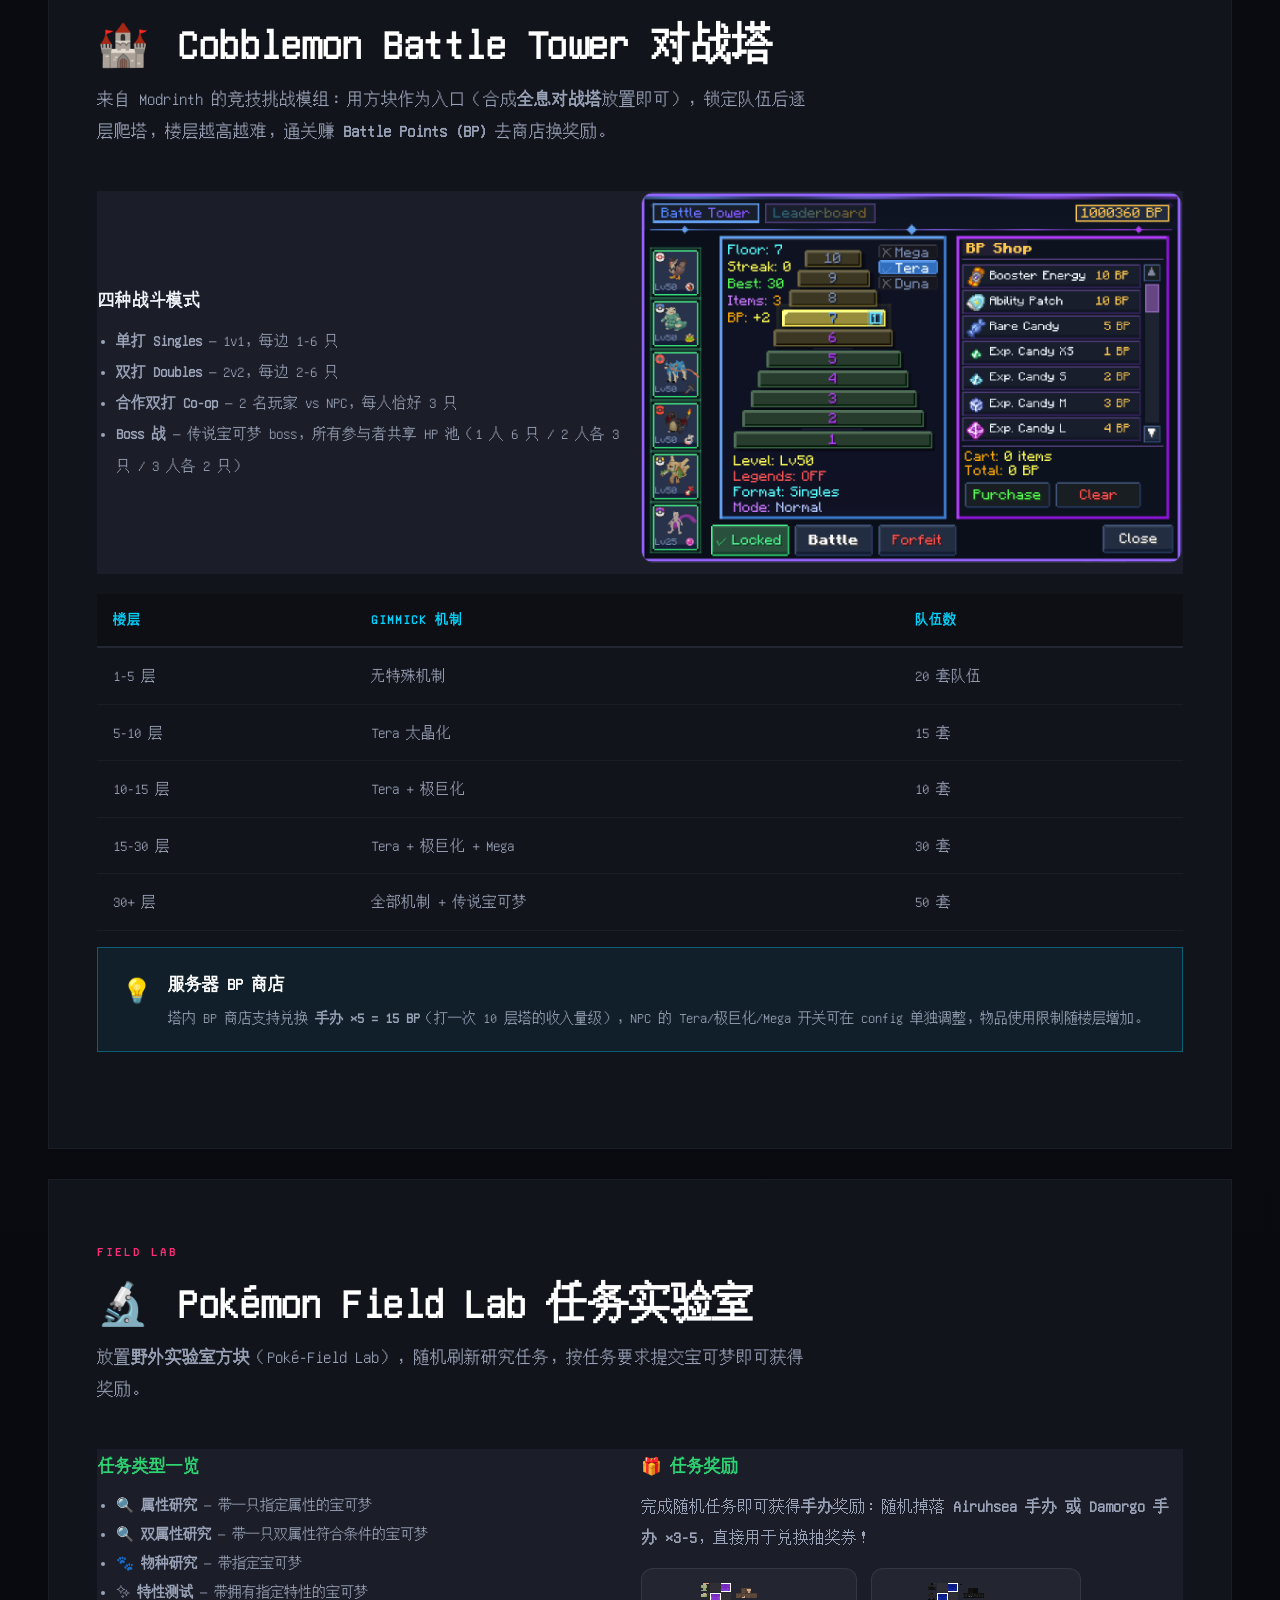
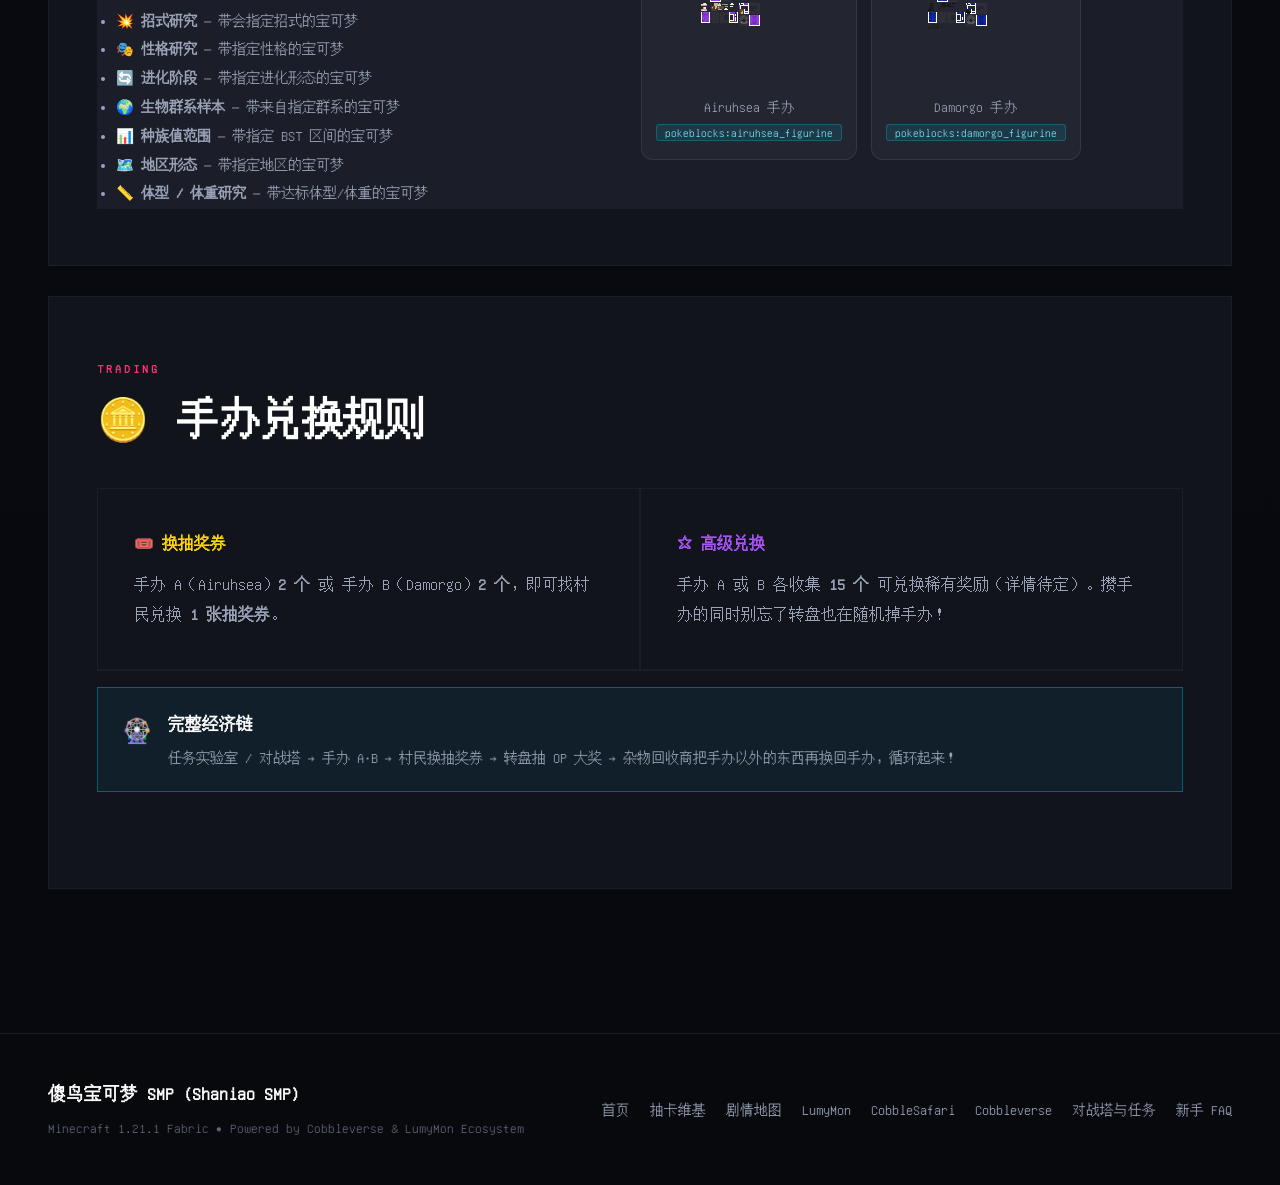
==== commit 57826abd: "合并新手百科/安装教程/社区问答为guide一页(59条可搜问答)，导航精简为9页；旧页重定向" ====
--- a/battletower.html
+++ b/battletower.html
@@ -31,7 +31,7 @@
         </div>
         <div class="menubar">
             <ul class="nav-links">
-                <li><a href="index.html" class="nav-link">首页</a></li><li><a href="gacha.html" class="nav-link">转盘抽卡</a></li><li><a href="world.html" class="nav-link">世界与传送</a></li><li><a href="lumymon.html" class="nav-link">LumyMon</a></li><li><a href="cobblesafari.html" class="nav-link">CobbleSafari</a></li><li><a href="cobbleverse.html" class="nav-link">Cobbleverse</a></li><li><a href="battletower.html" class="nav-link active">对战塔与任务</a></li><li><a href="tutorial.html" class="nav-link">安装教程</a></li><li><a href="guide.html" class="nav-link">新手百科</a></li><li><a href="faq.html" class="nav-link">社区问答</a></li>
+                <li><a href="index.html" class="nav-link">首页</a></li><li><a href="gacha.html" class="nav-link">转盘抽卡</a></li><li><a href="world.html" class="nav-link">世界与传送</a></li><li><a href="lumymon.html" class="nav-link">LumyMon</a></li><li><a href="cobblesafari.html" class="nav-link">CobbleSafari</a></li><li><a href="cobbleverse.html" class="nav-link">Cobbleverse</a></li><li><a href="battletower.html" class="nav-link active">对战塔与任务</a></li><li><a href="guide.html" class="nav-link">新手百科</a></li><li><a href="drops.html" class="nav-link">掉落查询</a></li>
             </ul>
             <div class="nav-action">
                 <button class="btn-ip-copy" onclick="copyServerIP()">
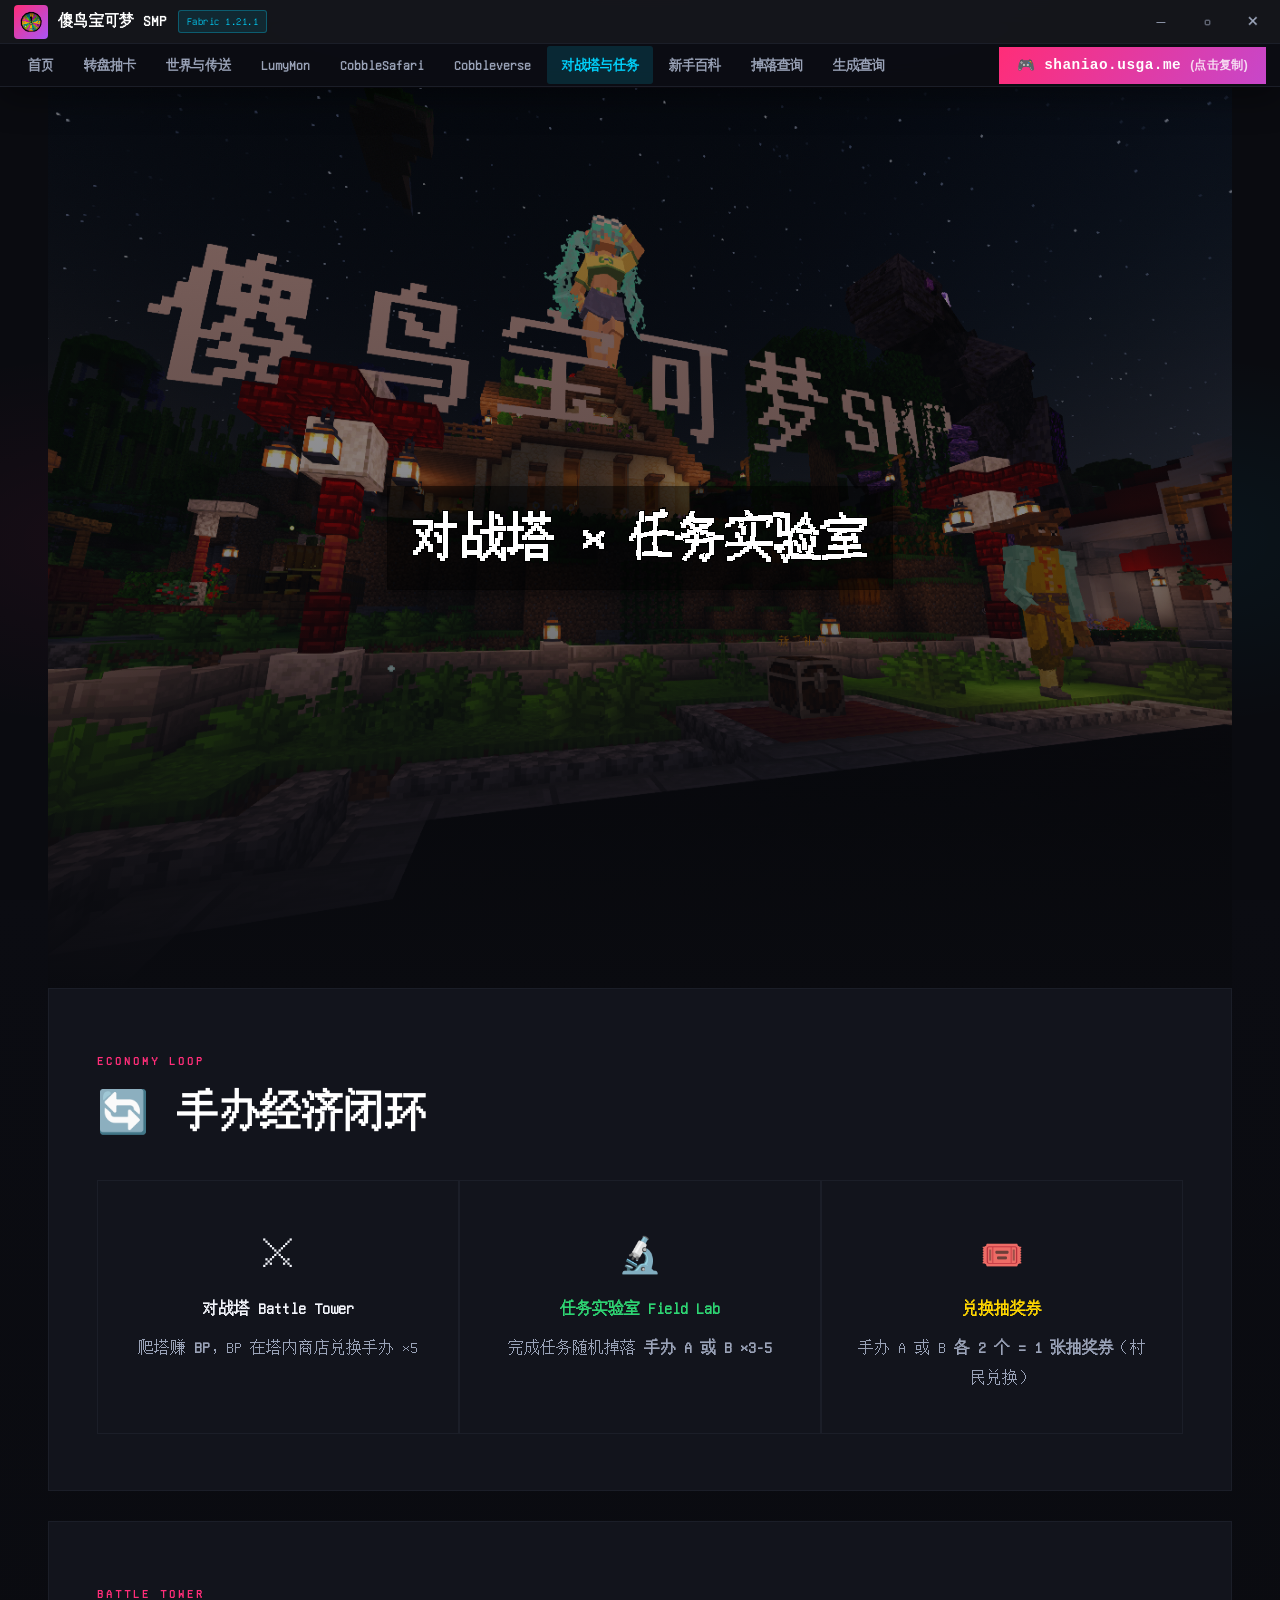
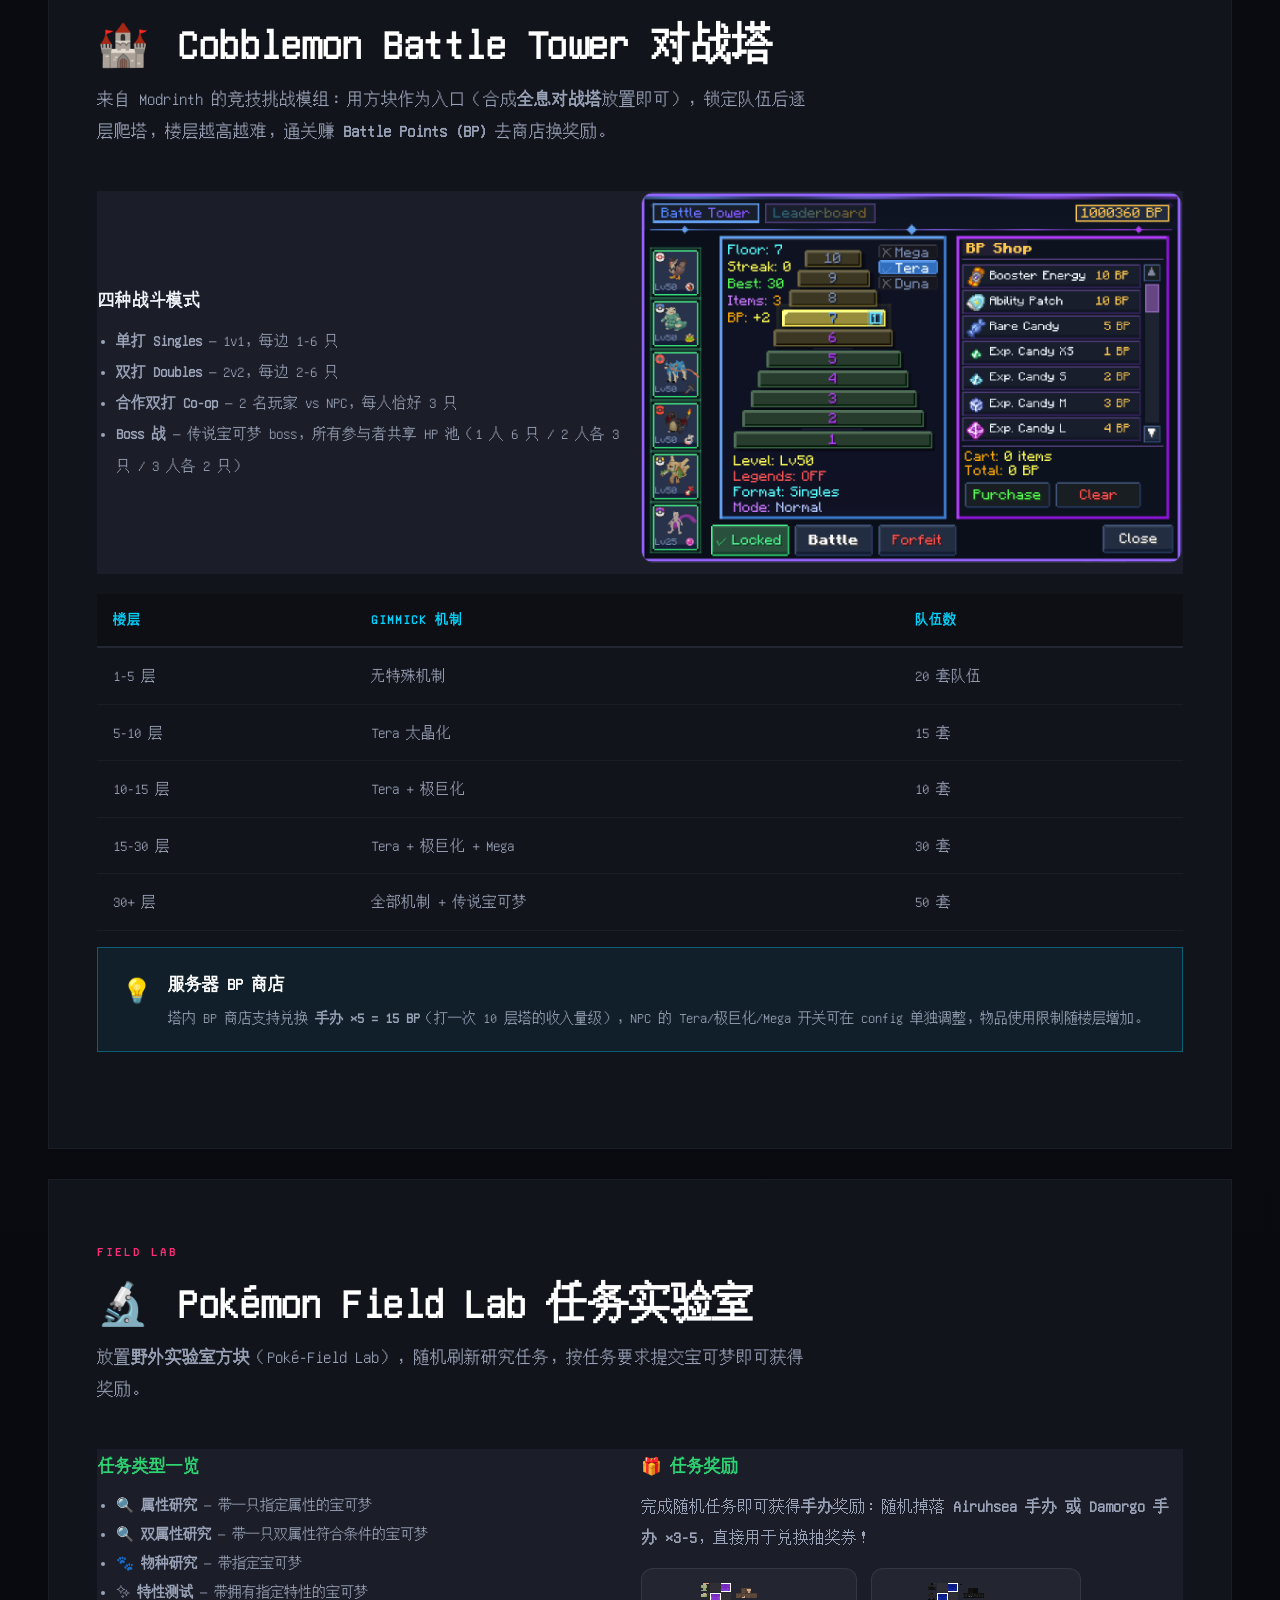
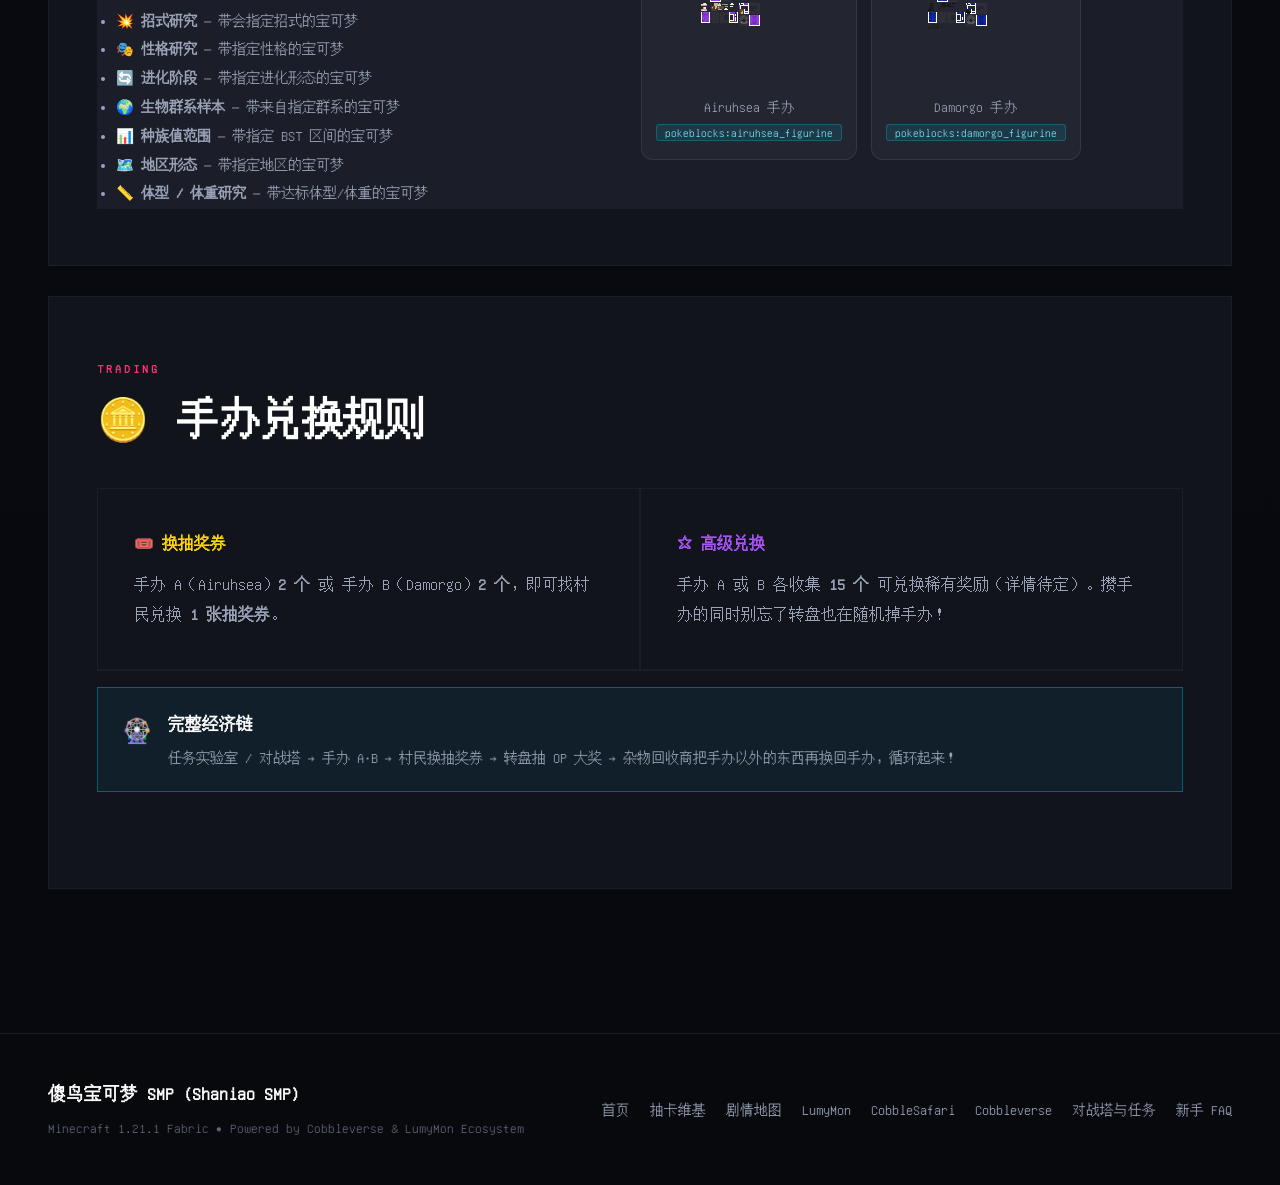
==== commit 96863cdf: "新增生成查询页：1025只宝可梦刷新群系数据库；掉落查询改智能搜索（搜啥出啥）" ====
--- a/battletower.html
+++ b/battletower.html
@@ -31,7 +31,7 @@
         </div>
         <div class="menubar">
             <ul class="nav-links">
-                <li><a href="index.html" class="nav-link">首页</a></li><li><a href="gacha.html" class="nav-link">转盘抽卡</a></li><li><a href="world.html" class="nav-link">世界与传送</a></li><li><a href="lumymon.html" class="nav-link">LumyMon</a></li><li><a href="cobblesafari.html" class="nav-link">CobbleSafari</a></li><li><a href="cobbleverse.html" class="nav-link">Cobbleverse</a></li><li><a href="battletower.html" class="nav-link active">对战塔与任务</a></li><li><a href="guide.html" class="nav-link">新手百科</a></li><li><a href="drops.html" class="nav-link">掉落查询</a></li>
+                <li><a href="index.html" class="nav-link">首页</a></li><li><a href="gacha.html" class="nav-link">转盘抽卡</a></li><li><a href="world.html" class="nav-link">世界与传送</a></li><li><a href="lumymon.html" class="nav-link">LumyMon</a></li><li><a href="cobblesafari.html" class="nav-link">CobbleSafari</a></li><li><a href="cobbleverse.html" class="nav-link">Cobbleverse</a></li><li><a href="battletower.html" class="nav-link active">对战塔与任务</a></li><li><a href="guide.html" class="nav-link">新手百科</a></li><li><a href="drops.html" class="nav-link">掉落查询</a></li><li><a href="spawn.html" class="nav-link">生成查询</a></li>
             </ul>
             <div class="nav-action">
                 <button class="btn-ip-copy" onclick="copyServerIP()">
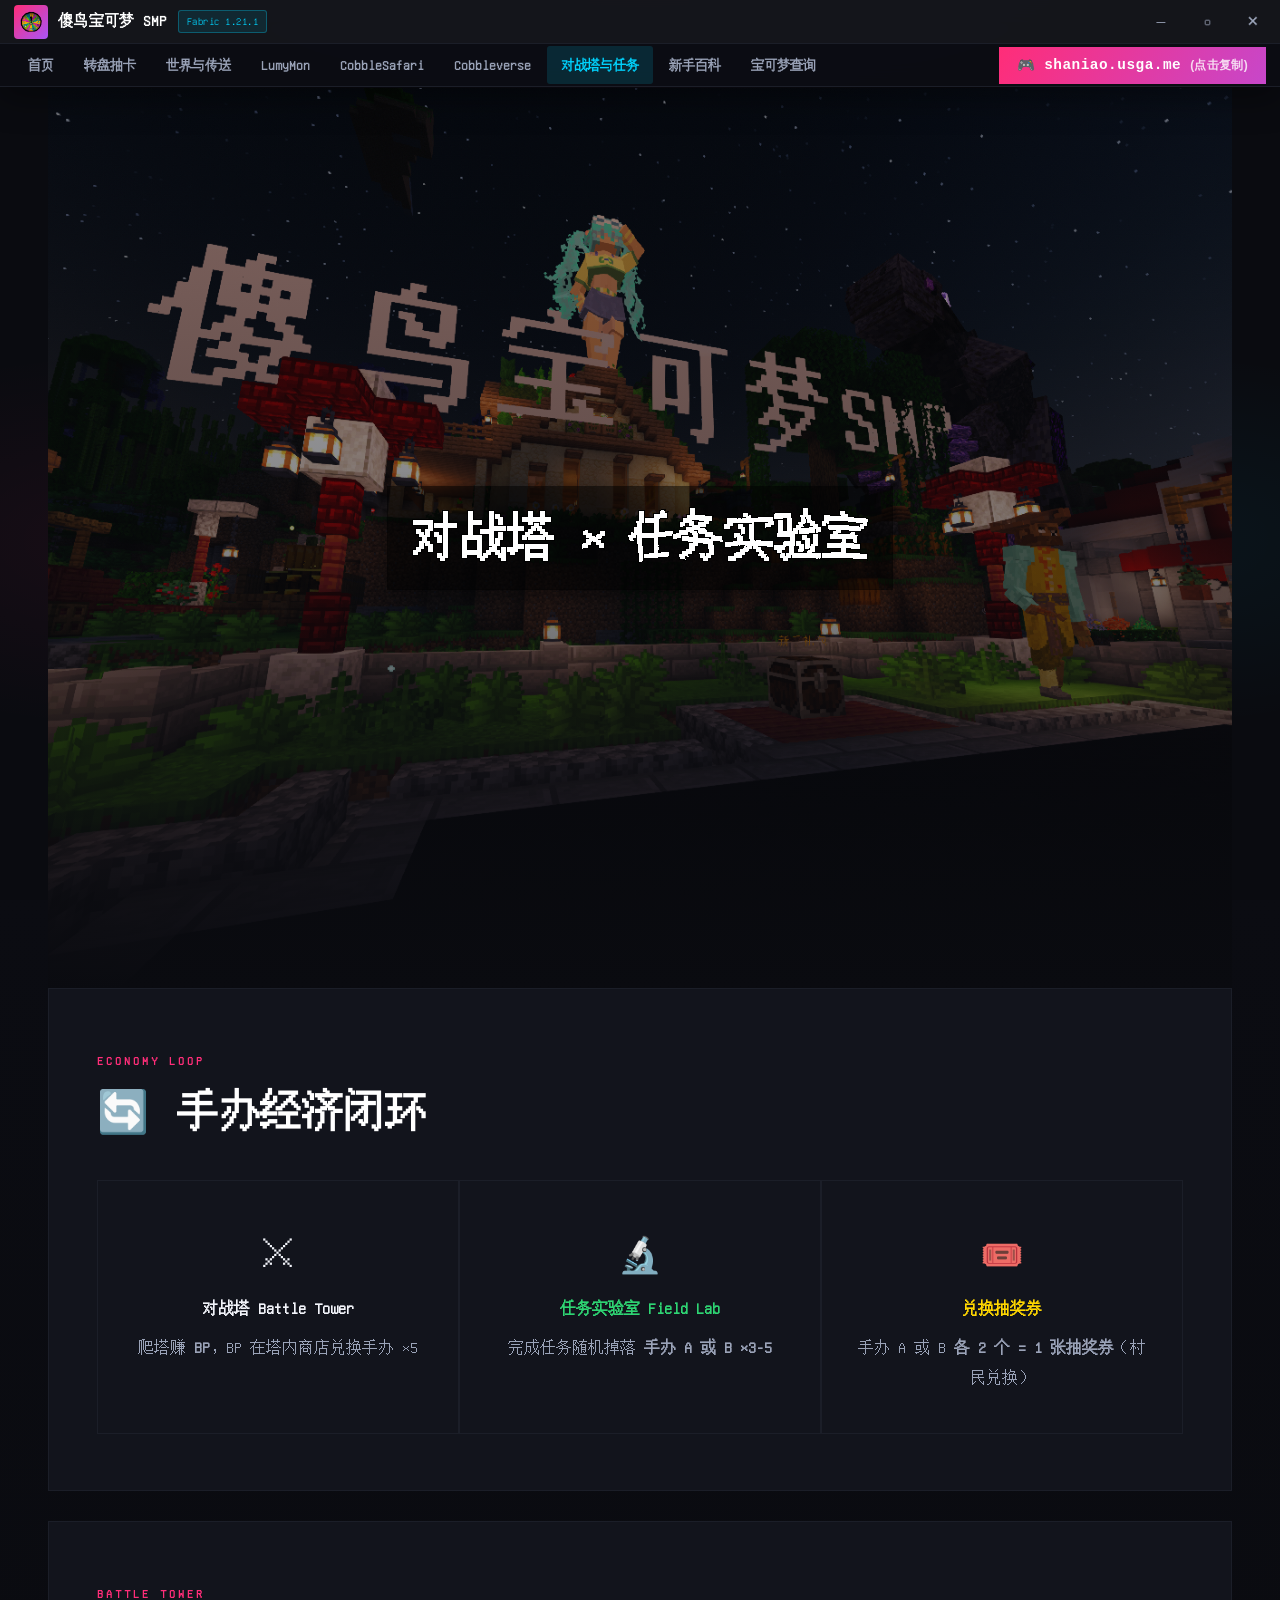
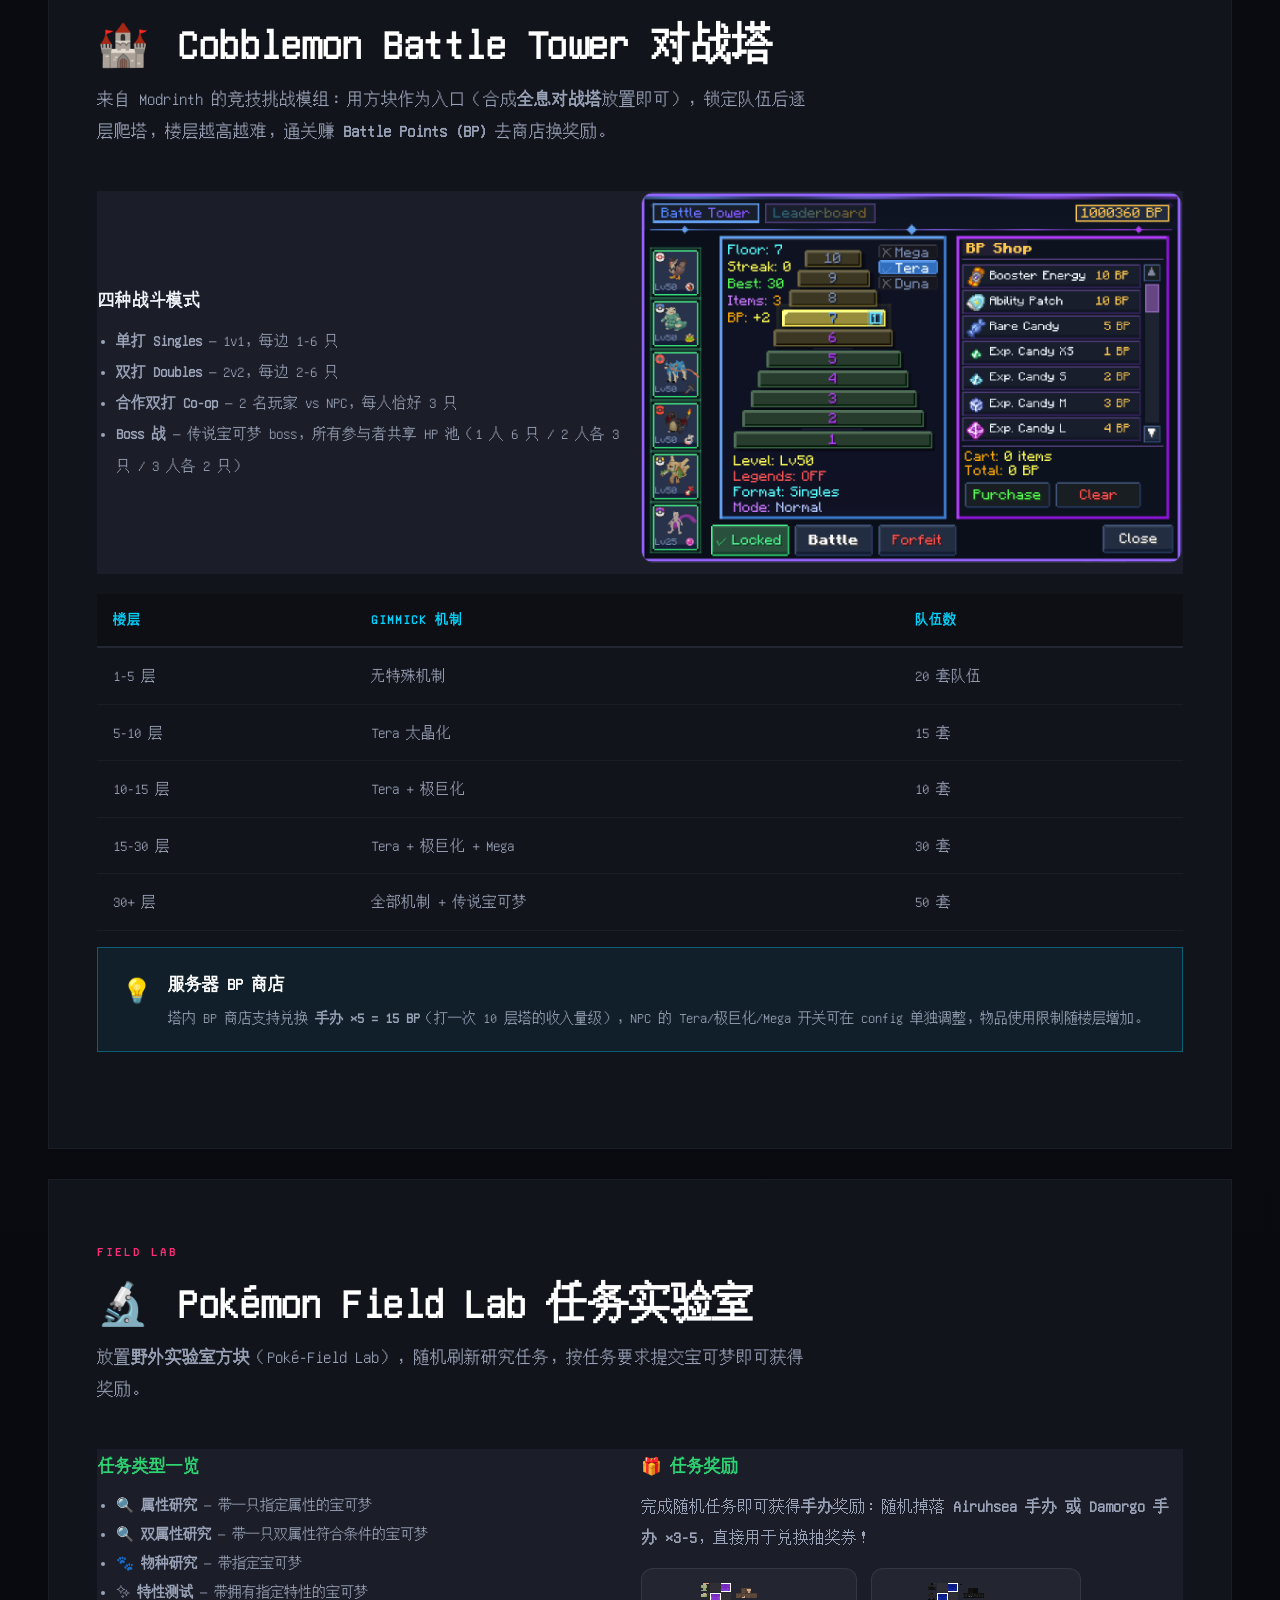
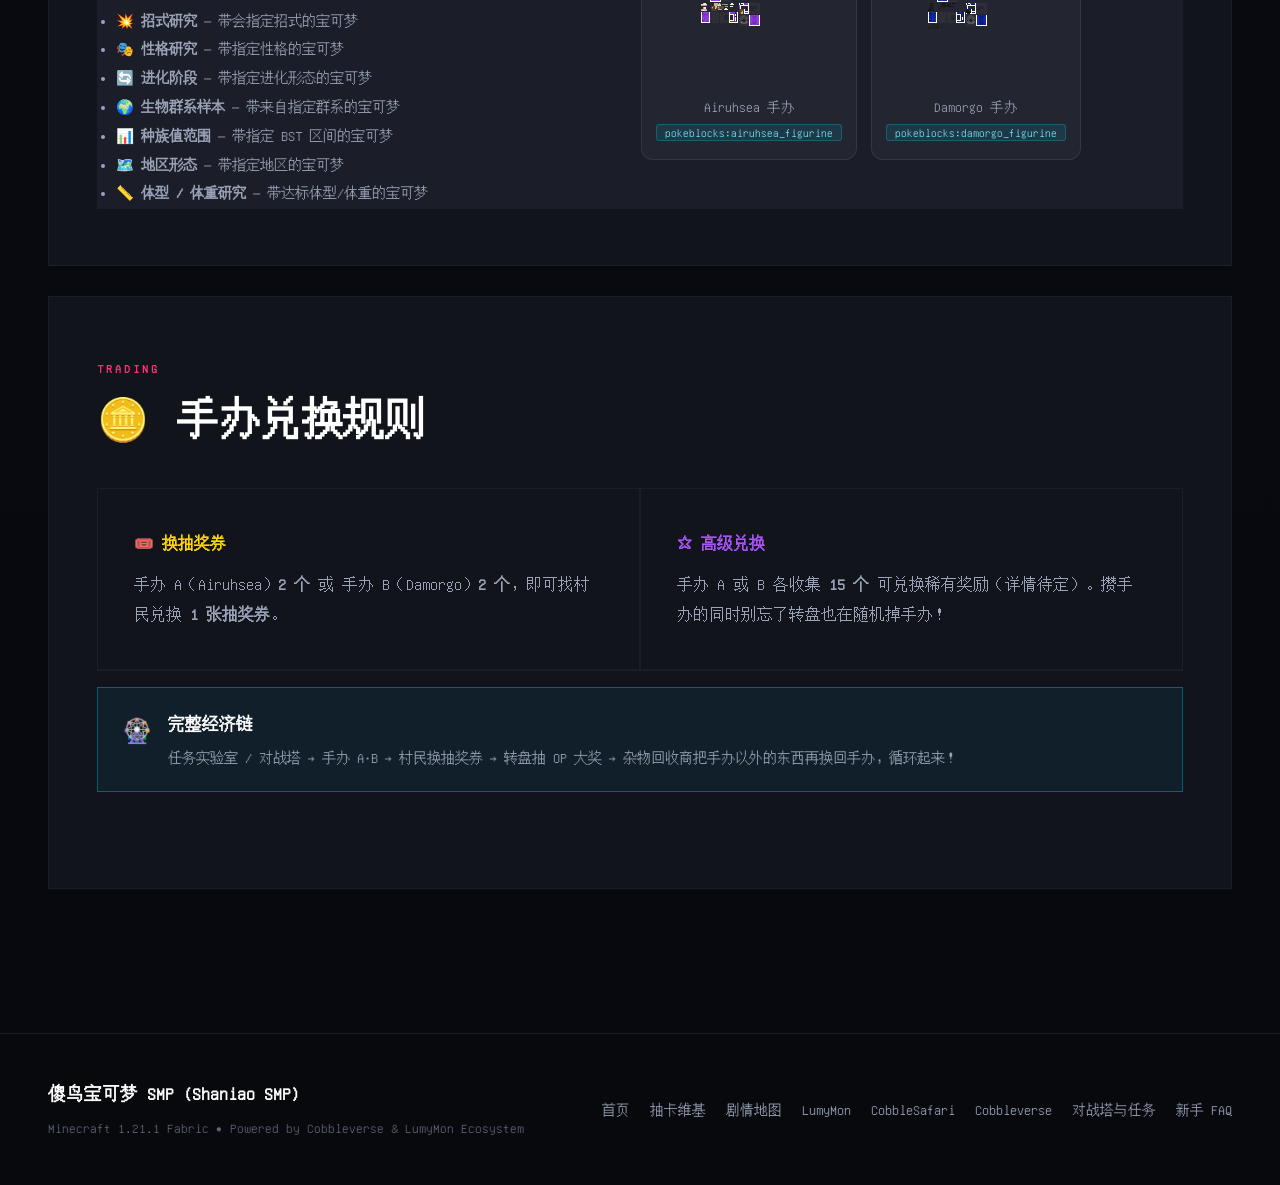
==== commit 66d0b9bd: "合并掉落/生成查询为宝可梦查询：1159只宝可梦掉落+生成一体档案，智能搜索" ====
--- a/battletower.html
+++ b/battletower.html
@@ -31,7 +31,7 @@
         </div>
         <div class="menubar">
             <ul class="nav-links">
-                <li><a href="index.html" class="nav-link">首页</a></li><li><a href="gacha.html" class="nav-link">转盘抽卡</a></li><li><a href="world.html" class="nav-link">世界与传送</a></li><li><a href="lumymon.html" class="nav-link">LumyMon</a></li><li><a href="cobblesafari.html" class="nav-link">CobbleSafari</a></li><li><a href="cobbleverse.html" class="nav-link">Cobbleverse</a></li><li><a href="battletower.html" class="nav-link active">对战塔与任务</a></li><li><a href="guide.html" class="nav-link">新手百科</a></li><li><a href="drops.html" class="nav-link">掉落查询</a></li><li><a href="spawn.html" class="nav-link">生成查询</a></li>
+                <li><a href="index.html" class="nav-link">首页</a></li><li><a href="gacha.html" class="nav-link">转盘抽卡</a></li><li><a href="world.html" class="nav-link">世界与传送</a></li><li><a href="lumymon.html" class="nav-link">LumyMon</a></li><li><a href="cobblesafari.html" class="nav-link">CobbleSafari</a></li><li><a href="cobbleverse.html" class="nav-link">Cobbleverse</a></li><li><a href="battletower.html" class="nav-link active">对战塔与任务</a></li><li><a href="guide.html" class="nav-link">新手百科</a></li><li><a href="pokemon.html" class="nav-link">宝可梦查询</a></li>
             </ul>
             <div class="nav-action">
                 <button class="btn-ip-copy" onclick="copyServerIP()">
